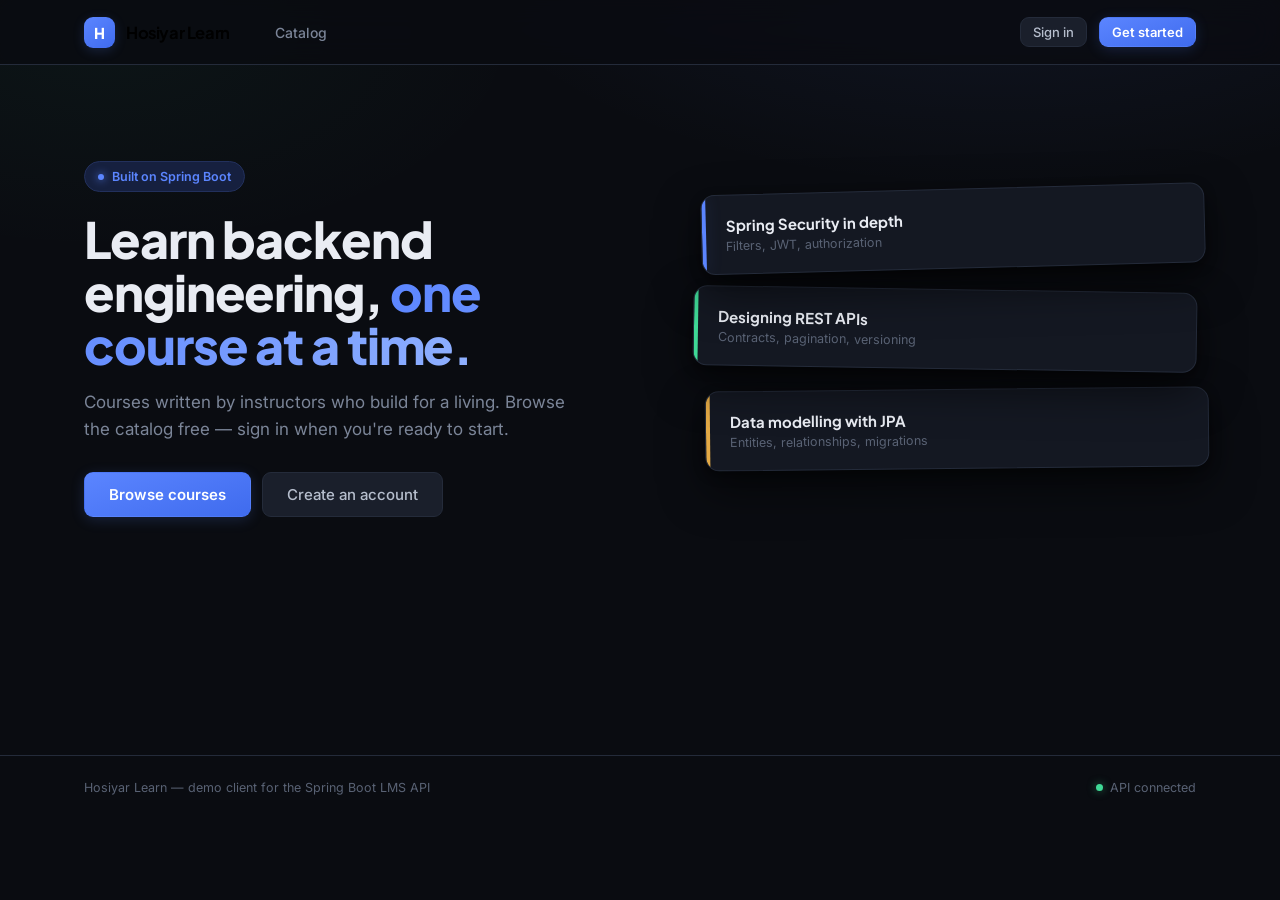
==== src/main/resources/static/index.html @ 90df8249 "Add source code and project files" ====
<!DOCTYPE html>
<html lang="en">
<head>
  <meta charset="utf-8">
  <meta name="viewport" content="width=device-width, initial-scale=1">
  <title>Hosiyar Learn</title>
  <link rel="preconnect" href="https://fonts.googleapis.com">
  <link rel="preconnect" href="https://fonts.gstatic.com" crossorigin>
  <link href="https://fonts.googleapis.com/css2?family=Plus+Jakarta+Sans:wght@500;600;700;800&family=Inter:wght@400;450;500;600&display=swap" rel="stylesheet">
  <style>
    :root{
      --bg:#0A0C11; --bg-2:#0E1117;
      --surface:#141822; --surface-2:#1A1F2B; --surface-3:#222836;
      --line:#242B3A; --line-2:#1C2230;
      --ink:#E9ECF3; --ink-2:#B6BECD; --muted:#7B8598; --faint:#59627450;
      --muted-solid:#596274;
      --primary:#5B85FF; --primary-2:#3F6BEE; --primary-tint:#16203F; --primary-glow:rgba(91,133,255,.18);
      --draft-fg:#E3A945; --draft-bg:#2A2113; --draft-line:#3D2F17;
      --live-fg:#3FD996; --live-bg:#0F2A20; --live-line:#17402F;
      --danger:#F26A75; --danger-bg:#2A1418; --danger-line:#412026;
      --r:14px; --r-sm:9px;
      --sh:0 1px 2px rgba(0,0,0,.4);
      --sh-lg:0 18px 44px rgba(0,0,0,.55), 0 4px 12px rgba(0,0,0,.35);
    }
    *{box-sizing:border-box}
    html,body{margin:0;padding:0}
    body{
      background:var(--bg); color:var(--ink);
      font-family:'Inter',-apple-system,BlinkMacSystemFont,'Segoe UI',sans-serif;
      font-size:15px; line-height:1.55; -webkit-font-smoothing:antialiased;
      background-image:
              radial-gradient(900px 420px at 78% -8%, rgba(91,133,255,.09), transparent 62%),
              radial-gradient(700px 360px at 8% 4%, rgba(63,217,150,.045), transparent 60%);
      background-attachment:fixed;
    }
    h1,h2,h3,h4{font-family:'Plus Jakarta Sans','Inter',sans-serif; letter-spacing:-.022em; margin:0}
    button{font-family:inherit}
    ::selection{background:var(--primary-tint); color:#fff}
    :focus-visible{outline:2px solid var(--primary); outline-offset:2px; border-radius:5px}
    ::-webkit-scrollbar{width:11px;height:11px}
    ::-webkit-scrollbar-track{background:var(--bg)}
    ::-webkit-scrollbar-thumb{background:var(--surface-3); border-radius:9px; border:3px solid var(--bg)}
    ::-webkit-scrollbar-thumb:hover{background:#2E3648}
    @media (prefers-reduced-motion:reduce){*{animation:none!important;transition:none!important}}

    /* ---------- nav ---------- */
    .nav{position:sticky; top:0; z-index:50; background:rgba(10,12,17,.82);
      backdrop-filter:saturate(160%) blur(14px); border-bottom:1px solid var(--line)}
    .nav-in{max-width:1160px; margin:0 auto; padding:0 24px; height:64px; display:flex; align-items:center; gap:24px}
    .brand{display:flex; align-items:center; gap:11px; cursor:pointer; background:none; border:0; padding:6px 8px;
      margin-left:-8px; border-radius:var(--r-sm); transition:background .16s}
    .brand:hover{background:var(--surface-2)}
    .mark{width:31px; height:31px; border-radius:9px; flex:none; display:grid; place-items:center;
      color:#fff; font-family:'Plus Jakarta Sans'; font-weight:800; font-size:15px;
      background:linear-gradient(145deg,var(--primary),var(--primary-2));
      box-shadow:0 3px 12px var(--primary-glow)}
    .brand-name{font-family:'Plus Jakarta Sans'; font-weight:700; font-size:16.5px; letter-spacing:-.024em}
    .nav-links{display:flex; gap:3px}
    .nav-link{background:none; border:0; padding:7px 13px; border-radius:var(--r-sm); cursor:pointer;
      font-size:14px; font-weight:500; color:var(--muted); transition:all .16s}
    .nav-link:hover{background:var(--surface-2); color:var(--ink)}
    .nav-link.on{background:var(--primary-tint); color:var(--primary)}
    .nav-right{margin-left:auto; display:flex; align-items:center; gap:12px}
    .who{display:flex; align-items:center; gap:10px; padding:5px 11px 5px 5px;
      background:var(--surface); border:1px solid var(--line); border-radius:99px}
    .avatar{width:29px; height:29px; border-radius:50%; display:grid; place-items:center;
      font-weight:600; font-size:12px; flex:none; color:#fff;
      background:linear-gradient(145deg,var(--primary),var(--primary-2))}
    .who-txt{display:flex; flex-direction:column; line-height:1.2}
    .who-name{font-size:13px; font-weight:600}
    .who-role{font-size:10px; color:var(--primary); letter-spacing:.07em; text-transform:uppercase; font-weight:700}

    main{max-width:1160px; margin:0 auto; padding:36px 24px 100px; min-height:70vh}
    .view{display:none}
    .view.on{display:block; animation:rise .34s cubic-bezier(.2,.7,.3,1)}
    @keyframes rise{from{opacity:0; transform:translateY(9px)}to{opacity:1; transform:none}}

    /* ---------- buttons ---------- */
    .btn{display:inline-flex; align-items:center; justify-content:center; gap:7px;
      padding:9px 16px; border-radius:var(--r-sm); border:1px solid var(--line);
      font-size:14px; font-weight:500; cursor:pointer; background:var(--surface-2);
      color:var(--ink-2); transition:all .16s; white-space:nowrap}
    .btn:hover{background:var(--surface-3); border-color:#2E3648; color:var(--ink)}
    .btn:active{transform:translateY(1px)}
    .btn.primary{background:linear-gradient(160deg,var(--primary),var(--primary-2));
      color:#fff; border-color:transparent; font-weight:600; box-shadow:0 3px 14px var(--primary-glow)}
    .btn.primary:hover{filter:brightness(1.1); box-shadow:0 5px 20px var(--primary-glow)}
    .btn.danger{color:var(--danger); border-color:var(--danger-line); background:var(--danger-bg)}
    .btn.danger:hover{background:#33181D; border-color:#54282F; color:#FF8A93}
    .btn.ghost{background:none; border-color:transparent; color:var(--muted)}
    .btn.ghost:hover{background:var(--surface-2); color:var(--ink)}
    .btn.sm{padding:6px 12px; font-size:13px}
    .btn.lg{padding:12px 24px; font-size:15px}
    .btn:disabled{opacity:.45; cursor:not-allowed; transform:none!important; filter:none}
    .spin{width:13px;height:13px;border:2px solid rgba(255,255,255,.3);border-top-color:#fff;
      border-radius:50%;animation:sp .6s linear infinite}
    @keyframes sp{to{transform:rotate(360deg)}}

    /* ---------- landing ---------- */
    .hero{padding:60px 0 48px; display:grid; grid-template-columns:1.05fr .95fr; gap:52px; align-items:center}
    .eyebrow{display:inline-flex; align-items:center; gap:8px; font-size:12.5px; font-weight:600;
      color:var(--primary); background:var(--primary-tint); border:1px solid #22305C;
      padding:5px 13px; border-radius:99px; margin-bottom:20px}
    .eyebrow .led{width:6px;height:6px;border-radius:50%;background:var(--primary);
      box-shadow:0 0 8px var(--primary); animation:blip 2.2s ease-in-out infinite}
    @keyframes blip{0%,100%{opacity:1}50%{opacity:.35}}
    .hero h1{font-size:50px; font-weight:800; line-height:1.06; margin-bottom:18px}
    .hero h1 em{font-style:normal; background:linear-gradient(105deg,var(--primary),#8FB0FF);
      -webkit-background-clip:text; background-clip:text; -webkit-text-fill-color:transparent}
    .hero p{font-size:17px; color:var(--muted); margin:0 0 30px; max-width:45ch}
    .hero-cta{display:flex; gap:11px; flex-wrap:wrap}
    .shelf{position:relative; height:300px}
    .spine{position:absolute; left:0; right:0; height:80px; border-radius:var(--r);
      background:var(--surface); border:1px solid var(--line); box-shadow:var(--sh-lg);
      padding:14px 20px 14px 24px; display:flex; flex-direction:column; justify-content:center;
      overflow:hidden; transition:transform .3s cubic-bezier(.2,.7,.3,1)}
    .spine::before{content:''; position:absolute; left:0; top:0; bottom:0; width:4px}
    .spine:nth-child(1){top:0; transform:rotate(-1.5deg) translateX(8px); z-index:3}
    .spine:nth-child(2){top:100px; transform:rotate(.9deg); z-index:2}
    .spine:nth-child(3){top:200px; transform:rotate(-.6deg) translateX(12px); z-index:1}
    .spine:hover{transform:rotate(0) translateX(0) scale(1.02)}
    .spine:nth-child(1)::before{background:var(--primary); box-shadow:0 0 16px var(--primary-glow)}
    .spine:nth-child(2)::before{background:var(--live-fg)}
    .spine:nth-child(3)::before{background:var(--draft-fg)}
    .spine b{font-family:'Plus Jakarta Sans'; font-size:15px; font-weight:700}
    .spine span{font-size:12.5px; color:var(--muted-solid)}

    /* ---------- page head ---------- */
    .phead{display:flex; align-items:flex-end; gap:16px; margin-bottom:26px; flex-wrap:wrap}
    .phead h2{font-size:27px; font-weight:700}
    .phead p{margin:6px 0 0; color:var(--muted); font-size:14.5px}
    .phead .btn{margin-left:auto}
    .count{font-size:12px; font-weight:600; color:var(--muted); background:var(--surface-2);
      border:1px solid var(--line); padding:2px 9px; border-radius:99px; margin-left:9px; vertical-align:3px}

    /* ---------- cards ---------- */
    .grid{display:grid; grid-template-columns:repeat(auto-fill,minmax(300px,1fr)); gap:18px}
    .card{background:var(--surface); border:1px solid var(--line); border-radius:var(--r);
      overflow:hidden; display:flex; flex-direction:column; cursor:pointer; text-align:left;
      padding:0; font:inherit; color:inherit; position:relative;
      transition:transform .2s cubic-bezier(.2,.7,.3,1), border-color .2s, box-shadow .2s}
    .card:hover{transform:translateY(-3px); border-color:#2F3849; box-shadow:var(--sh-lg)}
    .card-top{height:4px}
    .card-body{padding:18px 20px 20px; display:flex; flex-direction:column; flex:1}
    .card h3{font-size:16.5px; font-weight:700; margin-bottom:8px; line-height:1.35}
    .card .desc{font-size:13.5px; color:var(--muted); margin:0 0 18px; flex:1;
      display:-webkit-box; -webkit-line-clamp:2; -webkit-box-orient:vertical; overflow:hidden}
    .card-foot{display:flex; align-items:center; gap:9px; border-top:1px solid var(--line-2); padding-top:14px}
    .by{display:flex; align-items:center; gap:8px; font-size:13px; color:var(--ink-2); min-width:0}
    .by .avatar{width:24px; height:24px; font-size:10.5px}
    .by span{overflow:hidden; text-overflow:ellipsis; white-space:nowrap}

    .pill{font-size:10px; font-weight:700; letter-spacing:.07em; text-transform:uppercase;
      padding:3.5px 9px; border-radius:99px; flex:none; border:1px solid}
    .pill.draft{background:var(--draft-bg); color:var(--draft-fg); border-color:var(--draft-line)}
    .pill.live{background:var(--live-bg); color:var(--live-fg); border-color:var(--live-line)}
    .pill.role{background:var(--primary-tint); color:var(--primary); border-color:#22305C}

    /* ---------- detail ---------- */
    .back{display:inline-flex; align-items:center; gap:7px; font-size:13.5px; color:var(--muted);
      background:none; border:0; cursor:pointer; padding:6px 10px 6px 8px; margin:0 0 18px -8px;
      font-weight:500; border-radius:var(--r-sm); transition:all .16s}
    .back:hover{color:var(--ink); background:var(--surface-2)}
    .detail{background:var(--surface); border:1px solid var(--line); border-radius:var(--r);
      overflow:hidden; margin-bottom:22px; box-shadow:var(--sh)}
    .detail-band{height:5px}
    .detail-in{padding:28px 30px}
    .detail h2{font-size:30px; font-weight:800; margin-bottom:12px; line-height:1.18}
    .detail .lede{font-size:15.5px; color:var(--ink-2); margin:0 0 22px; max-width:72ch; line-height:1.6}
    .meta{display:flex; align-items:center; gap:14px; flex-wrap:wrap; padding-top:20px; border-top:1px solid var(--line-2)}

    .lessons{background:var(--surface); border:1px solid var(--line); border-radius:var(--r); box-shadow:var(--sh)}
    .lessons-head{display:flex; align-items:center; padding:18px 24px; border-bottom:1px solid var(--line-2)}
    .lessons-head h3{font-size:16px; font-weight:700}
    .lessons-head .btn{margin-left:auto}
    .lesson{display:flex; align-items:center; gap:16px; padding:16px 24px; border-bottom:1px solid var(--line-2);
      transition:background .15s}
    .lesson:last-child{border-bottom:0}
    .lesson:hover{background:var(--surface-2)}
    .lpos{width:30px; height:30px; border-radius:9px; background:var(--surface-3); border:1px solid var(--line);
      display:grid; place-items:center; font-size:12.5px; font-weight:700; color:var(--muted); flex:none}
    .lbody{flex:1; min-width:0}
    .lbody b{font-size:14.5px; font-weight:600; display:block}
    .lbody p{margin:3px 0 0; font-size:13px; color:var(--muted); overflow:hidden;
      text-overflow:ellipsis; white-space:nowrap}
    .lacts{display:flex; gap:6px; flex:none; opacity:0; transition:opacity .18s; flex-wrap:wrap; justify-content:flex-end}
    .lesson:hover .lacts{opacity:1}
    .lfile{margin-top:9px}
    .filechip{display:inline-flex; align-items:center; gap:7px; font-family:inherit;
      font-size:12px; font-weight:500; color:var(--live-fg); background:var(--live-bg);
      border:1px solid var(--live-line); padding:5px 11px; border-radius:99px; cursor:pointer;
      transition:all .15s}
    .filechip:hover{background:#123528; border-color:#1d5a42}
    .filechip .fi{font-size:9px}
    .filechip.empty{color:var(--muted-solid); background:var(--surface-2); border-color:var(--line);
      cursor:default}
    .dropzone{display:flex; flex-direction:column; align-items:center; justify-content:center; gap:6px;
      padding:34px 20px; border:1.5px dashed var(--line); border-radius:var(--r); cursor:pointer;
      background:var(--bg-2); transition:all .16s; text-align:center}
    .dropzone:hover{border-color:var(--primary); background:var(--primary-tint)}
    .dz-ico{width:40px; height:40px; border-radius:11px; background:var(--surface-3); color:var(--primary);
      display:grid; place-items:center; font-size:19px; margin-bottom:4px}
    .dz-main{font-size:14.5px; font-weight:600; color:var(--ink)}
    .dz-name{font-size:12.5px; color:var(--muted)}

    /* ---------- table ---------- */
    .tbl-wrap{border:1px solid var(--line); border-radius:var(--r); overflow:hidden; box-shadow:var(--sh)}
    .tbl{width:100%; border-collapse:collapse; background:var(--surface)}
    .tbl th{text-align:left; font-size:11px; letter-spacing:.07em; text-transform:uppercase; color:var(--muted);
      font-weight:700; padding:14px 22px; background:var(--surface-2); border-bottom:1px solid var(--line)}
    .tbl td{padding:15px 22px; border-bottom:1px solid var(--line-2); font-size:14px}
    .tbl tr:last-child td{border-bottom:0}
    .tbl tbody tr{transition:background .15s}
    .tbl tbody tr:hover td{background:var(--surface-2)}
    .mono{font-family:ui-monospace,SFMono-Regular,Menlo,monospace; font-size:12.5px; color:var(--muted)}

    /* ---------- auth ---------- */
    .auth-wrap{max-width:414px; margin:40px auto}
    .auth{background:var(--surface); border:1px solid var(--line); border-radius:var(--r);
      box-shadow:var(--sh-lg); padding:34px}
    .auth h2{font-size:23px; font-weight:700; margin-bottom:7px}
    .auth .sub{color:var(--muted); font-size:14px; margin:0 0 26px}
    .field{margin-bottom:16px}
    .field label{display:block; font-size:13px; font-weight:600; margin-bottom:7px; color:var(--ink-2)}
    .field input,.field textarea,.field select{width:100%; padding:11px 14px; border:1px solid var(--line);
      border-radius:var(--r-sm); font-family:inherit; font-size:14.5px; background:var(--bg-2);
      color:var(--ink); transition:border-color .15s, box-shadow .15s}
    .field input::placeholder,.field textarea::placeholder{color:var(--muted-solid)}
    .field input:focus,.field textarea:focus,.field select:focus{outline:none; border-color:var(--primary);
      box-shadow:0 0 0 3px var(--primary-tint)}
    .field textarea{resize:vertical; min-height:92px; line-height:1.6}
    .field .hint{font-size:12.5px; color:var(--muted-solid); margin-top:6px}
    .swap{text-align:center; margin-top:22px; font-size:14px; color:var(--muted)}
    .swap button{background:none; border:0; color:var(--primary); font-weight:600; cursor:pointer;
      font-size:14px; padding:0}
    .swap button:hover{text-decoration:underline}

    /* ---------- modal ---------- */
    .scrim{position:fixed; inset:0; background:rgba(4,6,10,.72); backdrop-filter:blur(5px);
      display:none; place-items:center; z-index:100; padding:24px}
    .scrim.on{display:grid; animation:fadein .18s ease}
    @keyframes fadein{from{opacity:0}to{opacity:1}}
    .modal{background:var(--surface); border:1px solid var(--line); border-radius:16px;
      box-shadow:var(--sh-lg); width:100%; max-width:530px; max-height:88vh; overflow-y:auto;
      animation:pop .26s cubic-bezier(.2,.8,.3,1)}
    @keyframes pop{from{opacity:0; transform:scale(.96) translateY(12px)}to{opacity:1; transform:none}}
    .modal-head{padding:24px 28px 0}
    .modal-head h3{font-size:19px; font-weight:700}
    .modal-head p{margin:6px 0 0; color:var(--muted); font-size:13.5px}
    .modal-body{padding:22px 28px}
    .modal-foot{display:flex; gap:9px; justify-content:flex-end; padding:0 28px 26px}

    /* ---------- states ---------- */
    .empty{text-align:center; padding:70px 30px; background:var(--surface);
      border:1px dashed var(--line); border-radius:var(--r)}
    .empty .ico{width:46px; height:46px; border-radius:13px; background:var(--surface-3);
      display:grid; place-items:center; margin:0 auto 16px; font-size:21px}
    .empty h3{font-size:17px; font-weight:700; margin-bottom:8px}
    .empty p{color:var(--muted); font-size:14px; margin:0 auto 22px; max-width:42ch}
    .skel{background:var(--surface); border:1px solid var(--line); border-radius:var(--r); height:178px;
      position:relative; overflow:hidden}
    .skel::after{content:''; position:absolute; inset:0;
      background:linear-gradient(90deg,transparent,rgba(255,255,255,.035),transparent);
      animation:sweep 1.4s infinite}
    @keyframes sweep{to{transform:translateX(100%)}}

    /* ---------- toasts ---------- */
    .toasts{position:fixed; bottom:24px; right:24px; z-index:200; display:flex;
      flex-direction:column-reverse; gap:10px; max-width:370px}
    .toast{background:var(--surface-2); border:1px solid var(--line); border-left:3px solid var(--primary);
      border-radius:11px; padding:13px 16px 13px 14px; box-shadow:var(--sh-lg);
      display:flex; gap:12px; align-items:flex-start; animation:tin .3s cubic-bezier(.2,.8,.3,1);
      position:relative; overflow:hidden}
    .toast.out{animation:tout .28s ease forwards}
    @keyframes tin{from{opacity:0; transform:translateX(26px) scale(.97)}to{opacity:1; transform:none}}
    @keyframes tout{to{opacity:0; transform:translateX(26px) scale(.97)}}
    .toast .tico{width:22px; height:22px; border-radius:7px; flex:none; display:grid; place-items:center;
      font-size:12px; font-weight:700; margin-top:1px}
    .toast .ttxt{flex:1; min-width:0}
    .toast .ttitle{font-size:13.5px; font-weight:600; line-height:1.4}
    .toast .tmsg{font-size:12.5px; color:var(--muted); margin-top:2px; line-height:1.5}
    .toast .tbar{position:absolute; left:0; bottom:0; height:2px; background:var(--primary); opacity:.5;
      animation:drain 4s linear forwards}
    @keyframes drain{from{width:100%}to{width:0}}
    .toast.good{border-left-color:var(--live-fg)}
    .toast.good .tico{background:var(--live-bg); color:var(--live-fg)}
    .toast.good .tbar{background:var(--live-fg)}
    .toast.bad{border-left-color:var(--danger)}
    .toast.bad .tico{background:var(--danger-bg); color:var(--danger)}
    .toast.bad .tbar{background:var(--danger)}
    .toast.info .tico{background:var(--primary-tint); color:var(--primary)}

    /* ---------- footer ---------- */
    .foot{border-top:1px solid var(--line); margin-top:60px}
    .foot-in{max-width:1160px; margin:0 auto; padding:22px 24px; display:flex; align-items:center;
      gap:14px; font-size:12.5px; color:var(--muted-solid); flex-wrap:wrap}
    .status{display:flex; align-items:center; gap:7px; margin-left:auto}
    .status .led{width:7px; height:7px; border-radius:50%; background:var(--muted-solid)}
    .status.up .led{background:var(--live-fg); box-shadow:0 0 8px rgba(63,217,150,.5)}
    .status.down .led{background:var(--danger); box-shadow:0 0 8px rgba(242,106,117,.5)}

    @media (max-width:880px){
      .hero{grid-template-columns:1fr; gap:36px; padding:40px 0}
      .hero h1{font-size:37px}
      .nav-links{display:none}
      .who-txt{display:none}
      .lacts{opacity:1}
      .toasts{left:16px; right:16px; max-width:none}
    }
  </style>
</head>
<body>

<nav class="nav">
  <div class="nav-in">
    <button class="brand" onclick="goHome()" title="Go to home">
      <div class="mark">H</div>
      <div class="brand-name">Hosiyar Learn</div>
    </button>
    <div class="nav-links" id="navLinks"></div>
    <div class="nav-right" id="navRight"></div>
  </div>
</nav>

<main>
  <section class="view" id="v-landing">
    <div class="hero">
      <div>
        <div class="eyebrow"><span class="led"></span> Built on Spring Boot</div>
        <h1>Learn backend engineering, <em>one course at a time.</em></h1>
        <p>Courses written by instructors who build for a living. Browse the catalog free — sign in when you're ready to start.</p>
        <div class="hero-cta">
          <button class="btn primary lg" onclick="go('catalog')">Browse courses</button>
          <button class="btn lg" onclick="go('register')">Create an account</button>
        </div>
      </div>
      <div class="shelf">
        <div class="spine"><b>Spring Security in depth</b><span>Filters, JWT, authorization</span></div>
        <div class="spine"><b>Designing REST APIs</b><span>Contracts, pagination, versioning</span></div>
        <div class="spine"><b>Data modelling with JPA</b><span>Entities, relationships, migrations</span></div>
      </div>
    </div>
  </section>

  <section class="view" id="v-catalog">
    <div class="phead">
      <div>
        <h2>Course catalog<span class="count" id="catCount" style="display:none"></span></h2>
        <p>Published courses, open to everyone.</p>
      </div>
    </div>
    <div id="catalogGrid" class="grid"></div>
  </section>

  <section class="view" id="v-course">
    <button class="back" onclick="back()">← Back</button>
    <div id="courseDetail"></div>
  </section>

  <section class="view" id="v-teaching">
    <div class="phead">
      <div>
        <h2>Your courses<span class="count" id="teachCount" style="display:none"></span></h2>
        <p>Drafts stay private until you publish them.</p>
      </div>
      <button class="btn primary" onclick="openCourseModal()">+ New course</button>
    </div>
    <div id="teachingGrid" class="grid"></div>
  </section>

  <section class="view" id="v-people">
    <div class="phead">
      <div>
        <h2>People<span class="count" id="peopleCount" style="display:none"></span></h2>
        <p>Everyone registered on the platform.</p>
      </div>
    </div>
    <div id="peopleTable"></div>
  </section>

  <section class="view" id="v-login">
    <div class="auth-wrap">
      <div class="auth">
        <h2>Sign in</h2>
        <p class="sub">Pick up where you left off.</p>
        <div class="field">
          <label for="li-email">Email</label>
          <input id="li-email" type="email" autocomplete="email" placeholder="you@example.com">
        </div>
        <div class="field">
          <label for="li-pass">Password</label>
          <input id="li-pass" type="password" autocomplete="current-password" placeholder="••••••••">
        </div>
        <button class="btn primary lg" style="width:100%" id="li-btn" onclick="doLogin()">Sign in</button>
        <div class="swap">New here? <button onclick="go('register')">Create an account</button></div>
      </div>
    </div>
  </section>

  <section class="view" id="v-register">
    <div class="auth-wrap">
      <div class="auth">
        <h2>Create your account</h2>
        <p class="sub">Everyone starts as a student.</p>
        <div class="field">
          <label for="rg-name">Full name</label>
          <input id="rg-name" type="text" autocomplete="name" placeholder="Ada Lovelace">
        </div>
        <div class="field">
          <label for="rg-email">Email</label>
          <input id="rg-email" type="email" autocomplete="email" placeholder="you@example.com">
        </div>
        <div class="field">
          <label for="rg-pass">Password</label>
          <input id="rg-pass" type="password" autocomplete="new-password" placeholder="At least 8 characters">
          <div class="hint">Minimum 8 characters.</div>
        </div>
        <button class="btn primary lg" style="width:100%" id="rg-btn" onclick="doRegister()">Create account</button>
        <div class="swap">Already have an account? <button onclick="go('login')">Sign in</button></div>
      </div>
    </div>
  </section>
</main>

<footer class="foot">
  <div class="foot-in">
    <span>Hosiyar Learn — demo client for the Spring Boot LMS API</span>
    <div class="status" id="apiStatus"><span class="led"></span><span id="apiStatusText">Checking API…</span></div>
  </div>
</footer>

<div class="scrim" id="courseScrim">
  <div class="modal">
    <div class="modal-head">
      <h3 id="cm-title">New course</h3>
      <p id="cm-sub">It'll be saved as a draft.</p>
    </div>
    <div class="modal-body">
      <div class="field">
        <label for="cm-name">Title</label>
        <input id="cm-name" type="text" placeholder="Spring Security in depth">
      </div>
      <div class="field">
        <label for="cm-desc">Description</label>
        <textarea id="cm-desc" placeholder="What will someone be able to do after this course?"></textarea>
      </div>
      <div class="field" id="cm-statusField" style="display:none">
        <label for="cm-status">Visibility</label>
        <select id="cm-status">
          <option value="DRAFT">Draft — only you can see it</option>
          <option value="PUBLISHED">Published — listed in the catalog</option>
        </select>
      </div>
    </div>
    <div class="modal-foot">
      <button class="btn ghost" onclick="closeModal('courseScrim')">Cancel</button>
      <button class="btn primary" id="cm-save" onclick="saveCourse()">Save course</button>
    </div>
  </div>
</div>

<div class="scrim" id="lessonScrim">
  <div class="modal">
    <div class="modal-head">
      <h3 id="lm-title">Add a lesson</h3>
      <p id="lm-sub">Lessons appear in position order.</p>
    </div>
    <div class="modal-body">
      <div class="field">
        <label for="lm-name">Title</label>
        <input id="lm-name" type="text" placeholder="What is dependency injection?">
      </div>
      <div class="field">
        <label for="lm-pos">Position</label>
        <input id="lm-pos" type="number" min="1" value="1">
      </div>
      <div class="field">
        <label for="lm-content">Content</label>
        <textarea id="lm-content" placeholder="The lesson body."></textarea>
      </div>
    </div>
    <div class="modal-foot">
      <button class="btn ghost" onclick="closeModal('lessonScrim')">Cancel</button>
      <button class="btn primary" id="lm-save" onclick="saveLesson()">Save lesson</button>
    </div>
  </div>
</div>

<div class="scrim" id="uploadScrim">
  <div class="modal">
    <div class="modal-head">
      <h3 id="up-title">Upload a file</h3>
      <p id="up-sub">mp4, webm, pdf, png or jpg.</p>
    </div>
    <div class="modal-body">
      <label class="dropzone" for="up-input">
        <div class="dz-ico">↑</div>
        <div class="dz-main">Choose a file</div>
        <div class="dz-name" id="up-name">No file chosen</div>
      </label>
      <input id="up-input" type="file" style="display:none"
             accept=".mp4,.webm,.pdf,.png,.jpg,.jpeg"
             onchange="document.getElementById('up-name').textContent = this.files[0]?.name || 'No file chosen'; document.getElementById('up-save').disabled = !this.files[0];">
    </div>
    <div class="modal-foot">
      <button class="btn ghost" onclick="closeModal('uploadScrim')">Cancel</button>
      <button class="btn primary" id="up-save" onclick="doUpload()" disabled>Upload</button>
    </div>
  </div>
</div>

<div class="toasts" id="toasts"></div>

<script>
  /* ============================================================
     Hosiyar Learn — demo front end for the Spring Boot LMS API
     ============================================================ */

  const API = '/api/v1';
  const SPINES = ['#5B85FF','#3FD996','#E3A945','#A97BF0','#F26A75','#3FC4D9'];

  let token   = localStorage.getItem('lms_token') || null;
  let me      = JSON.parse(localStorage.getItem('lms_me') || 'null');
  let view    = 'landing';
  let prevView= 'catalog';
  let current = null;
  let editingCourse = null;
  let editingLesson = null;

  const $ = id => document.getElementById(id);
  const esc = s => (s ?? '').toString()
          .replace(/&/g,'&amp;').replace(/</g,'&lt;').replace(/>/g,'&gt;').replace(/"/g,'&quot;');
  const initials = n => (n||'?').trim().split(/\s+/).slice(0,2).map(w=>w[0]).join('').toUpperCase();
  const spineFor = id => { let h=0; for (const c of (id||'')) h=(h*31+c.charCodeAt(0))>>>0; return SPINES[h%SPINES.length]; };

  /* ---------- toasts ---------- */
  function toast(title, msg, kind = 'info'){
    const glyph = kind === 'good' ? '✓' : kind === 'bad' ? '!' : 'i';
    const el = document.createElement('div');
    el.className = 'toast ' + kind;
    el.innerHTML = `<div class="tico">${glyph}</div>
    <div class="ttxt"><div class="ttitle">${esc(title)}</div>
    ${msg ? `<div class="tmsg">${esc(msg)}</div>` : ''}</div>
    <div class="tbar"></div>`;
    $('toasts').appendChild(el);
    setTimeout(() => { el.classList.add('out'); setTimeout(() => el.remove(), 300); }, 4000);
  }
  const ok   = (t,m) => toast(t, m, 'good');
  const err  = (t,m) => toast(t, m, 'bad');
  const info = (t,m) => toast(t, m, 'info');

  /* ---------- api ---------- */
  async function api(path, opts = {}){
    const headers = { ...(opts.headers || {}) };
    if (opts.body) headers['Content-Type'] = 'application/json';
    if (token)     headers['Authorization'] = 'Bearer ' + token;

    let res;
    try {
      res = await fetch(API + path, { ...opts, headers });
    } catch {
      setApiStatus(false);
      throw new Error("Can't reach the API. Is the app running on localhost:8080?");
    }
    setApiStatus(true);
    if (res.status === 204) return null;

    const text = await res.text();
    let payload = null;
    try { payload = text ? JSON.parse(text) : null; } catch {}

    if (!res.ok){
      if (res.status === 401 && token){ signOut(true); throw new Error('Your session expired. Sign in again.'); }
      const detail = payload?.details?.length ? payload.details.join(', ') : null;
      throw new Error(detail || payload?.message || `Request failed (${res.status})`);
    }
    return payload?.data !== undefined ? payload.data : payload;
  }
  const rows = page => Array.isArray(page) ? page : (page?.content ?? []);

  function setApiStatus(up){
    const el = $('apiStatus');
    el.className = 'status ' + (up ? 'up' : 'down');
    $('apiStatusText').textContent = up ? 'API connected' : 'API unreachable';
  }

  /* ---------- session ---------- */
  const signedIn = () => !!token && !!me;
  const isRole = r => me?.role === r;

  function signOut(quiet){
    const name = me?.name?.split(' ')[0];
    token = null; me = null;
    localStorage.removeItem('lms_token'); localStorage.removeItem('lms_me');
    chrome(); go('landing');
    if (!quiet) info('Signed out', name ? `See you soon, ${name}.` : null);
  }

  const homeFor = role => role === 'INSTRUCTOR' ? 'teaching' : role === 'ADMIN' ? 'people' : 'catalog';
  function goHome(){ go(signedIn() ? homeFor(me.role) : 'landing'); }

  /* ---------- chrome ---------- */
  function chrome(){
    const links = [['catalog','Catalog']];
    if (isRole('INSTRUCTOR')) links.push(['teaching','Teaching']);
    if (isRole('ADMIN'))      links.push(['people','People']);

    $('navLinks').innerHTML = links.map(([id,label]) =>
            `<button class="nav-link ${view===id?'on':''}" onclick="go('${id}')">${label}</button>`).join('');

    $('navRight').innerHTML = signedIn()
            ? `<div class="who">
         <div class="avatar">${esc(initials(me.name))}</div>
         <div class="who-txt">
           <div class="who-name">${esc(me.name)}</div>
           <div class="who-role">${esc(me.role)}</div>
         </div>
       </div>
       <button class="btn sm" onclick="signOut()">Sign out</button>`
            : `<button class="btn sm" onclick="go('login')">Sign in</button>
       <button class="btn primary sm" onclick="go('register')">Get started</button>`;
  }

  /* ---------- routing ---------- */
  function go(next){
    if (['teaching','people'].includes(next) && !signedIn()){
      info('Sign in required', 'That page needs an account.');
      next = 'login';
    }
    if (next !== 'course') prevView = next;
    view = next;
    document.querySelectorAll('.view').forEach(v => v.classList.remove('on'));
    $('v-' + next)?.classList.add('on');
    chrome();
    window.scrollTo({ top:0 });
    if (next === 'catalog')  loadCatalog();
    if (next === 'teaching') loadTeaching();
    if (next === 'people')   loadPeople();
  }
  const back = () => go(prevView === 'course' ? 'catalog' : prevView);

  function busy(btn, on, label){
    btn.disabled = on;
    btn.innerHTML = on ? `<span class="spin"></span> ${label}` : label;
  }

  /* ---------- auth ---------- */
  async function doRegister(){
    const name  = $('rg-name').value.trim();
    const email = $('rg-email').value.trim();
    const pass  = $('rg-pass').value;
    if (!name || !email || !pass) return err('Missing details', 'Fill in every field to continue.');

    const btn = $('rg-btn'); busy(btn, true, 'Creating…');
    try {
      await api('/users/register', { method:'POST', body: JSON.stringify({ name, email, password: pass }) });
      ok('Account created', 'Signing you in now.');
      $('li-email').value = email; $('li-pass').value = pass;
      await doLogin();
    } catch (e) { err("Couldn't create account", e.message); }
    finally { busy(btn, false, 'Create account'); }
  }

  async function doLogin(){
    const email = $('li-email').value.trim();
    const pass  = $('li-pass').value;
    if (!email || !pass) return err('Missing details', 'Enter your email and password.');

    const btn = $('li-btn'); busy(btn, true, 'Signing in…');
    try {
      const auth = await api('/auth/login', { method:'POST', body: JSON.stringify({ email, password: pass }) });
      token = auth.accessToken;
      localStorage.setItem('lms_token', token);
      me = await api('/users/me');                       // role comes from the server, not the client
      localStorage.setItem('lms_me', JSON.stringify(me));
      $('li-pass').value = ''; $('rg-pass').value = '';
      ok(`Welcome back, ${me.name.split(' ')[0]}`, `Signed in as ${me.role.toLowerCase()}.`);
      chrome(); go(homeFor(me.role));
    } catch (e) {
      token = null; localStorage.removeItem('lms_token');
      err("Couldn't sign in", e.message);
    } finally { busy(btn, false, 'Sign in'); }
  }

  /* ---------- catalog ---------- */
  const skeletons = n => `<div class="grid">${'<div class="skel"></div>'.repeat(n)}</div>`;

  async function loadCatalog(){
    const box = $('catalogGrid'); box.className = ''; box.innerHTML = skeletons(6);
    try {
      const list = rows(await api('/courses?page=0&size=24'));
      box.className = 'grid';
      $('catCount').style.display = list.length ? 'inline-block' : 'none';
      $('catCount').textContent = list.length;
      box.innerHTML = list.length ? list.map(courseCard).join('') : `
      <div class="empty" style="grid-column:1/-1">
        <div class="ico">📚</div>
        <h3>No published courses yet</h3>
        <p>Once an instructor publishes a course, it shows up here.</p>
      </div>`;
    } catch (e) {
      box.className = '';
      box.innerHTML = `<div class="empty"><div class="ico">⚠</div>
      <h3>Couldn't load the catalog</h3><p>${esc(e.message)}</p>
      <button class="btn" onclick="loadCatalog()">Try again</button></div>`;
    }
  }

  function courseCard(c){
    const badge = c.status === 'PUBLISHED'
            ? '<span class="pill live">Published</span>' : '<span class="pill draft">Draft</span>';
    return `<button class="card" onclick="openCourse('${c.id}')">
    <div class="card-top" style="background:${spineFor(c.id)}"></div>
    <div class="card-body">
      <h3>${esc(c.title)}</h3>
      <p class="desc">${esc(c.description || 'No description yet.')}</p>
      <div class="card-foot">
        <div class="by"><div class="avatar">${esc(initials(c.instructorName))}</div>
          <span>${esc(c.instructorName || 'Unknown')}</span></div>
        <div style="margin-left:auto">${badge}</div>
      </div>
    </div></button>`;
  }

  /* ---------- teaching ---------- */
  async function loadTeaching(){
    const box = $('teachingGrid'); box.className = ''; box.innerHTML = skeletons(3);
    try {
      const list = rows(await api('/courses/me?page=0&size=48'));
      box.className = 'grid';
      $('teachCount').style.display = list.length ? 'inline-block' : 'none';
      $('teachCount').textContent = list.length;
      box.innerHTML = list.length ? list.map(courseCard).join('') : `
      <div class="empty" style="grid-column:1/-1">
        <div class="ico">✎</div>
        <h3>You haven't created a course yet</h3>
        <p>Start with a title and a short description — you can add lessons next.</p>
        <button class="btn primary" onclick="openCourseModal()">+ New course</button>
      </div>`;
    } catch (e) {
      box.className = '';
      box.innerHTML = `<div class="empty"><div class="ico">⚠</div>
      <h3>Couldn't load your courses</h3><p>${esc(e.message)}</p></div>`;
    }
  }

  /* ---------- course detail ---------- */
  async function openCourse(id){
    go('course');
    $('courseDetail').innerHTML = '<div class="skel" style="height:230px"></div>';
    try {
      current = await api('/courses/' + id);
      renderCourse(); loadLessons(id);
    } catch (e) {
      $('courseDetail').innerHTML = `<div class="empty"><div class="ico">⚠</div>
      <h3>Couldn't open this course</h3><p>${esc(e.message)}</p></div>`;
    }
  }

  const owned = () => signedIn() && current && me.id === current.instructorId;

  function renderCourse(){
    const c = current;
    const badge = c.status === 'PUBLISHED'
            ? '<span class="pill live">Published</span>' : '<span class="pill draft">Draft</span>';
    const ownerBar = owned() ? `
    <div style="margin-left:auto; display:flex; gap:8px; flex-wrap:wrap">
      ${c.status === 'DRAFT'
            ? `<button class="btn primary sm" onclick="publish()">Publish</button>`
            : `<button class="btn sm" onclick="unpublish()">Move to draft</button>`}
      <button class="btn sm" onclick="openCourseModal(true)">Edit</button>
      <button class="btn danger sm" onclick="removeCourse()">Delete</button>
    </div>` : '';

    $('courseDetail').innerHTML = `
    <div class="detail">
      <div class="detail-band" style="background:${spineFor(c.id)}"></div>
      <div class="detail-in">
        <h2>${esc(c.title)}</h2>
        <p class="lede">${esc(c.description || 'No description yet.')}</p>
        <div class="meta">
          <div class="by"><div class="avatar">${esc(initials(c.instructorName))}</div>
            <span>${esc(c.instructorName || 'Unknown')}</span></div>
          ${badge}${ownerBar}
        </div>
      </div>
    </div>
    <div class="lessons">
      <div class="lessons-head">
        <h3>Lessons</h3>
        ${owned() ? `<button class="btn primary sm" onclick="openLessonModal()">+ Add lesson</button>` : ''}
      </div>
      <div id="lessonList"><div style="padding:22px"><div class="skel" style="height:62px"></div></div></div>
    </div>`;
  }

  async function loadLessons(courseId){
    try {
      const list = await api(`/courses/${courseId}/lessons`);
      $('lessonList').innerHTML = list.length ? list.map(lessonRow).join('') : `
      <div style="padding:48px 24px; text-align:center; color:var(--muted); font-size:14px">
        ${owned() ? 'No lessons yet — add the first one.' : 'This course has no lessons yet.'}
      </div>`;
    } catch (e) {
      $('lessonList').innerHTML =
              `<div style="padding:26px; color:var(--danger); font-size:14px">${esc(e.message)}</div>`;
    }
  }

  function lessonRow(l){
    // Anyone who can see the lesson can open its file (published courses are
    // public). The presigned URL is fetched on click, so it's always fresh.
    const fileChip = l.hasFile
            ? `<button class="filechip" onclick="openFile('${l.id}')" title="${esc(l.fileName || 'file')}">
         <span class="fi">▶</span>${esc(shortName(l.fileName))} · ${fmtSize(l.fileSize)}
       </button>`
            : (owned() ? `<span class="filechip empty">No file</span>` : '');

    const ownerActs = owned() ? `<div class="lacts">
      <button class="btn sm" onclick='openUploadModal("${l.id}", ${l.hasFile})'>${l.hasFile ? 'Replace' : 'Upload'}</button>
      ${l.hasFile ? `<button class="btn sm" onclick="stripFile('${l.id}')">Remove file</button>` : ''}
      <button class="btn sm" onclick='openLessonModal(${JSON.stringify(l).replace(/'/g,"&#39;")})'>Edit</button>
      <button class="btn danger sm" onclick="removeLesson('${l.id}')">Delete</button>
    </div>` : '';

    return `<div class="lesson">
    <div class="lpos">${l.position}</div>
    <div class="lbody">
      <b>${esc(l.title)}</b>
      <p>${esc(l.content || 'No content yet.')}</p>
      ${fileChip ? `<div class="lfile">${fileChip}</div>` : ''}
    </div>
    ${ownerActs}</div>`;
  }

  function shortName(name){
    if (!name) return 'file';
    return name.length > 24 ? name.slice(0, 21) + '…' : name;
  }
  function fmtSize(bytes){
    if (!bytes && bytes !== 0) return '';
    if (bytes < 1024) return bytes + ' B';
    if (bytes < 1024*1024) return (bytes/1024).toFixed(0) + ' KB';
    return (bytes/1024/1024).toFixed(1) + ' MB';
  }

  /* ---------- file ops ---------- */
  // Fetches a fresh presigned URL, then opens it. The URL points straight at
  // S3 - the bytes never pass through our API.
  async function openFile(lessonId){
    try {
      const res = await api(`/courses/${current.id}/lessons/${lessonId}/file`);
      window.open(res.url, '_blank');
    } catch (e) { err("Couldn't open the file", e.message); }
  }

  let uploadLessonId = null;
  function openUploadModal(lessonId, isReplace){
    uploadLessonId = lessonId;
    $('up-title').textContent = isReplace ? 'Replace file' : 'Upload a file';
    $('up-sub').textContent = isReplace
            ? 'The current file will be replaced.'
            : 'mp4, webm, pdf, png or jpg.';
    $('up-input').value = '';
    $('up-name').textContent = 'No file chosen';
    $('up-save').disabled = true;
    openModal('uploadScrim');
  }

  async function doUpload(){
    const input = $('up-input');
    if (!input.files || !input.files[0]) return err('No file', 'Choose a file first.');

    const form = new FormData();
    form.append('file', input.files[0]);

    const btn = $('up-save'); busy(btn, true, 'Uploading…');
    try {
      // Note: no Content-Type header set by hand - the browser sets the
      // multipart boundary itself. Setting it manually would break the upload.
      const headers = {};
      if (token) headers['Authorization'] = 'Bearer ' + token;
      const res = await fetch(`${API}/courses/${current.id}/lessons/${uploadLessonId}/file`, {
        method: 'POST', headers, body: form
      });
      if (!res.ok){
        const t = await res.text(); let msg = 'Upload failed';
        try { const p = JSON.parse(t); msg = (p.details?.join(', ')) || p.message || msg; } catch {}
        throw new Error(msg);
      }
      ok('File uploaded', `${input.files[0].name} is attached.`);
      closeModal('uploadScrim');
      loadLessons(current.id);
    } catch (e) { err("Couldn't upload", e.message); }
    finally { busy(btn, false, 'Upload'); }
  }

  async function stripFile(lessonId){
    if (!confirm('Remove the file from this lesson?')) return;
    try {
      await api(`/courses/${current.id}/lessons/${lessonId}/file`, { method:'DELETE' });
      ok('File removed', 'The file was deleted from storage.');
      loadLessons(current.id);
    } catch (e) { err("Couldn't remove the file", e.message); }
  }

  /* ---------- course write ops ---------- */
  function openCourseModal(isEdit){
    editingCourse = isEdit ? current : null;
    $('cm-title').textContent = isEdit ? 'Edit course' : 'New course';
    $('cm-sub').textContent   = isEdit ? 'Changes apply as soon as you save.' : "It'll be saved as a draft.";
    $('cm-name').value = isEdit ? current.title : '';
    $('cm-desc').value = isEdit ? (current.description || '') : '';
    $('cm-statusField').style.display = isEdit ? 'block' : 'none';
    if (isEdit) $('cm-status').value = current.status;
    openModal('courseScrim');
    setTimeout(() => $('cm-name').focus(), 70);
  }

  async function saveCourse(){
    const title = $('cm-name').value.trim();
    const description = $('cm-desc').value.trim();
    if (!title) return err('Title required', 'Give the course a title before saving.');

    const btn = $('cm-save'); busy(btn, true, 'Saving…');
    try {
      if (editingCourse){
        const status = $('cm-status').value;
        const wasStatus = editingCourse.status;
        current = await api('/courses/' + editingCourse.id, {
          method:'PUT', body: JSON.stringify({ title, description, status }) });
        renderCourse(); loadLessons(current.id);
        if (wasStatus !== status && status === 'PUBLISHED')      ok('Course published', `"${current.title}" is now in the catalog.`);
        else if (wasStatus !== status && status === 'DRAFT')     ok('Moved to draft', `"${current.title}" is hidden from the catalog.`);
        else                                                     ok('Course updated', `Changes to "${current.title}" were saved.`);
      } else {
        const created = await api('/courses', { method:'POST', body: JSON.stringify({ title, description }) });
        ok('Course created', `"${created.title}" was saved as a draft.`);
        loadTeaching();
      }
      closeModal('courseScrim');
    } catch (e) { err("Couldn't save the course", e.message); }
    finally { busy(btn, false, 'Save course'); }
  }

  async function setStatus(status, title, msg){
    try {
      current = await api('/courses/' + current.id, {
        method:'PUT',
        body: JSON.stringify({ title: current.title, description: current.description, status }) });
      renderCourse(); loadLessons(current.id);
      ok(title, msg);
    } catch (e) { err("Couldn't change visibility", e.message); }
  }
  const publish   = () => setStatus('PUBLISHED', 'Course published', `"${current.title}" is now visible in the catalog.`);
  const unpublish = () => setStatus('DRAFT', 'Moved to draft', `"${current.title}" is hidden from the catalog again.`);

  async function removeCourse(){
    const name = current.title;
    if (!confirm(`Delete "${name}"? Its lessons go too. This can't be undone.`)) return;
    try {
      await api('/courses/' + current.id, { method:'DELETE' });
      ok('Course deleted', `"${name}" and its lessons were removed.`);
      go('teaching');
    } catch (e) { err("Couldn't delete the course", e.message); }
  }

  /* ---------- lesson write ops ---------- */
  function openLessonModal(lesson){
    editingLesson = lesson || null;
    $('lm-title').textContent = lesson ? 'Edit lesson' : 'Add a lesson';
    $('lm-name').value    = lesson ? lesson.title : '';
    $('lm-pos').value     = lesson ? lesson.position : 1;
    $('lm-content').value = lesson ? (lesson.content || '') : '';
    openModal('lessonScrim');
    setTimeout(() => $('lm-name').focus(), 70);
  }

  async function saveLesson(){
    const title = $('lm-name').value.trim();
    const content = $('lm-content').value.trim();
    const position = parseInt($('lm-pos').value, 10);
    if (!title) return err('Title required', 'Give the lesson a title before saving.');
    if (!position || position < 1) return err('Invalid position', 'Position must be 1 or higher.');

    const btn = $('lm-save'); busy(btn, true, 'Saving…');
    const body = JSON.stringify({ title, content, position });
    try {
      if (editingLesson){
        await api(`/courses/${current.id}/lessons/${editingLesson.id}`, { method:'PUT', body });
        ok('Lesson updated', `"${title}" was saved.`);
      } else {
        await api(`/courses/${current.id}/lessons`, { method:'POST', body });
        ok('Lesson added', `"${title}" is now lesson ${position}.`);
      }
      closeModal('lessonScrim');
      loadLessons(current.id);
    } catch (e) { err("Couldn't save the lesson", e.message); }
    finally { busy(btn, false, 'Save lesson'); }
  }

  async function removeLesson(id){
    if (!confirm('Delete this lesson?')) return;
    try {
      await api(`/courses/${current.id}/lessons/${id}`, { method:'DELETE' });
      ok('Lesson deleted', 'It was removed from this course.');
      loadLessons(current.id);
    } catch (e) { err("Couldn't delete the lesson", e.message); }
  }

  /* ---------- people (admin) ---------- */
  async function loadPeople(){
    const box = $('peopleTable');
    box.innerHTML = '<div class="skel" style="height:240px"></div>';
    try {
      const list = await api('/users');
      $('peopleCount').style.display = 'inline-block';
      $('peopleCount').textContent = list.length;
      box.innerHTML = `<div class="tbl-wrap"><table class="tbl">
      <thead><tr><th>Name</th><th>Email</th><th>Role</th><th>Joined</th></tr></thead>
      <tbody>${list.map(u => `<tr>
        <td><div class="by"><div class="avatar">${esc(initials(u.name))}</div><span>${esc(u.name)}</span></div></td>
        <td class="mono">${esc(u.email)}</td>
        <td><span class="pill role">${esc(u.role)}</span></td>
        <td style="color:var(--muted)">${u.createdAt ? new Date(u.createdAt).toLocaleDateString() : '—'}</td>
      </tr>`).join('')}</tbody></table></div>`;
    } catch (e) {
      box.innerHTML = `<div class="empty"><div class="ico">⚠</div>
      <h3>Couldn't load people</h3><p>${esc(e.message)}</p></div>`;
    }
  }

  /* ---------- modals ---------- */
  const openModal  = id => $(id).classList.add('on');
  const closeModal = id => $(id).classList.remove('on');
  document.querySelectorAll('.scrim').forEach(s =>
          s.addEventListener('click', e => { if (e.target === s) s.classList.remove('on'); }));
  document.addEventListener('keydown', e => {
    if (e.key === 'Escape') document.querySelectorAll('.scrim.on').forEach(s => s.classList.remove('on'));
    if (e.key === 'Enter' && !document.querySelector('.scrim.on')){
      if (view === 'login') doLogin();
      else if (view === 'register') doRegister();
    }
  });

  /* ---------- boot ---------- */
  (async function boot(){
    if (token){
      try {
        me = await api('/users/me');                     // re-verify the stored session
        localStorage.setItem('lms_me', JSON.stringify(me));
        chrome(); go(homeFor(me.role)); return;
      } catch { token = null; me = null; localStorage.removeItem('lms_token'); localStorage.removeItem('lms_me'); }
    }
    chrome();
    go('landing');
    fetch(API + '/courses?page=0&size=1').then(() => setApiStatus(true)).catch(() => setApiStatus(false));
  })();
</script>
</body>
</html>
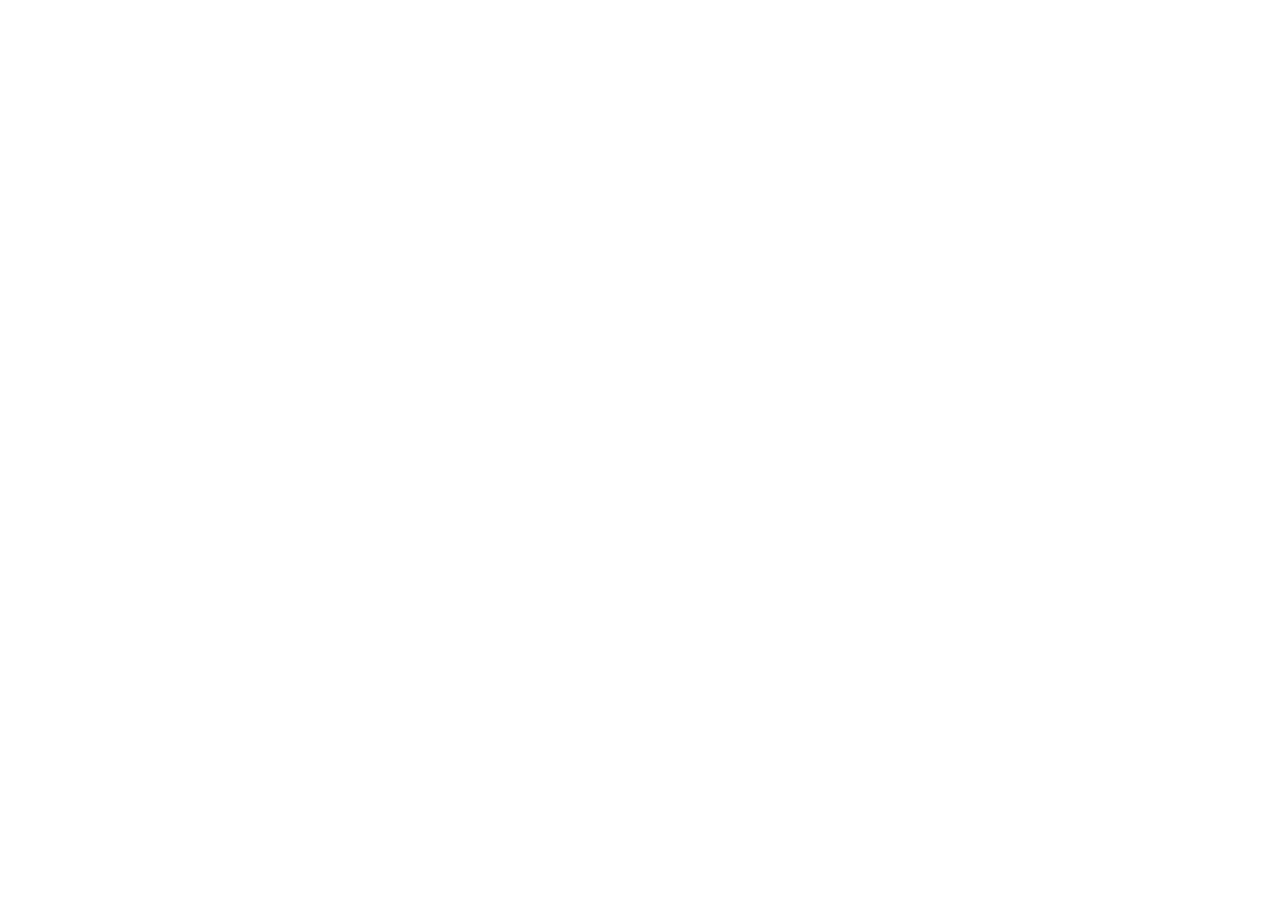
==== commit 80e3a4dd: "Update project files and fix bugs" ====
--- a/src/main/resources/static/index.html
+++ b/src/main/resources/static/index.html
@@ -7,1055 +7,15 @@
   <link rel="preconnect" href="https://fonts.googleapis.com">
   <link rel="preconnect" href="https://fonts.gstatic.com" crossorigin>
   <link href="https://fonts.googleapis.com/css2?family=Plus+Jakarta+Sans:wght@500;600;700;800&family=Inter:wght@400;450;500;600&display=swap" rel="stylesheet">
-  <style>
-    :root{
-      --bg:#0A0C11; --bg-2:#0E1117;
-      --surface:#141822; --surface-2:#1A1F2B; --surface-3:#222836;
-      --line:#242B3A; --line-2:#1C2230;
-      --ink:#E9ECF3; --ink-2:#B6BECD; --muted:#7B8598; --faint:#59627450;
-      --muted-solid:#596274;
-      --primary:#5B85FF; --primary-2:#3F6BEE; --primary-tint:#16203F; --primary-glow:rgba(91,133,255,.18);
-      --draft-fg:#E3A945; --draft-bg:#2A2113; --draft-line:#3D2F17;
-      --live-fg:#3FD996; --live-bg:#0F2A20; --live-line:#17402F;
-      --danger:#F26A75; --danger-bg:#2A1418; --danger-line:#412026;
-      --r:14px; --r-sm:9px;
-      --sh:0 1px 2px rgba(0,0,0,.4);
-      --sh-lg:0 18px 44px rgba(0,0,0,.55), 0 4px 12px rgba(0,0,0,.35);
-    }
-    *{box-sizing:border-box}
-    html,body{margin:0;padding:0}
-    body{
-      background:var(--bg); color:var(--ink);
-      font-family:'Inter',-apple-system,BlinkMacSystemFont,'Segoe UI',sans-serif;
-      font-size:15px; line-height:1.55; -webkit-font-smoothing:antialiased;
-      background-image:
-              radial-gradient(900px 420px at 78% -8%, rgba(91,133,255,.09), transparent 62%),
-              radial-gradient(700px 360px at 8% 4%, rgba(63,217,150,.045), transparent 60%);
-      background-attachment:fixed;
-    }
-    h1,h2,h3,h4{font-family:'Plus Jakarta Sans','Inter',sans-serif; letter-spacing:-.022em; margin:0}
-    button{font-family:inherit}
-    ::selection{background:var(--primary-tint); color:#fff}
-    :focus-visible{outline:2px solid var(--primary); outline-offset:2px; border-radius:5px}
-    ::-webkit-scrollbar{width:11px;height:11px}
-    ::-webkit-scrollbar-track{background:var(--bg)}
-    ::-webkit-scrollbar-thumb{background:var(--surface-3); border-radius:9px; border:3px solid var(--bg)}
-    ::-webkit-scrollbar-thumb:hover{background:#2E3648}
-    @media (prefers-reduced-motion:reduce){*{animation:none!important;transition:none!important}}
-
-    /* ---------- nav ---------- */
-    .nav{position:sticky; top:0; z-index:50; background:rgba(10,12,17,.82);
-      backdrop-filter:saturate(160%) blur(14px); border-bottom:1px solid var(--line)}
-    .nav-in{max-width:1160px; margin:0 auto; padding:0 24px; height:64px; display:flex; align-items:center; gap:24px}
-    .brand{display:flex; align-items:center; gap:11px; cursor:pointer; background:none; border:0; padding:6px 8px;
-      margin-left:-8px; border-radius:var(--r-sm); transition:background .16s}
-    .brand:hover{background:var(--surface-2)}
-    .mark{width:31px; height:31px; border-radius:9px; flex:none; display:grid; place-items:center;
-      color:#fff; font-family:'Plus Jakarta Sans'; font-weight:800; font-size:15px;
-      background:linear-gradient(145deg,var(--primary),var(--primary-2));
-      box-shadow:0 3px 12px var(--primary-glow)}
-    .brand-name{font-family:'Plus Jakarta Sans'; font-weight:700; font-size:16.5px; letter-spacing:-.024em}
-    .nav-links{display:flex; gap:3px}
-    .nav-link{background:none; border:0; padding:7px 13px; border-radius:var(--r-sm); cursor:pointer;
-      font-size:14px; font-weight:500; color:var(--muted); transition:all .16s}
-    .nav-link:hover{background:var(--surface-2); color:var(--ink)}
-    .nav-link.on{background:var(--primary-tint); color:var(--primary)}
-    .nav-right{margin-left:auto; display:flex; align-items:center; gap:12px}
-    .who{display:flex; align-items:center; gap:10px; padding:5px 11px 5px 5px;
-      background:var(--surface); border:1px solid var(--line); border-radius:99px}
-    .avatar{width:29px; height:29px; border-radius:50%; display:grid; place-items:center;
-      font-weight:600; font-size:12px; flex:none; color:#fff;
-      background:linear-gradient(145deg,var(--primary),var(--primary-2))}
-    .who-txt{display:flex; flex-direction:column; line-height:1.2}
-    .who-name{font-size:13px; font-weight:600}
-    .who-role{font-size:10px; color:var(--primary); letter-spacing:.07em; text-transform:uppercase; font-weight:700}
-
-    main{max-width:1160px; margin:0 auto; padding:36px 24px 100px; min-height:70vh}
-    .view{display:none}
-    .view.on{display:block; animation:rise .34s cubic-bezier(.2,.7,.3,1)}
-    @keyframes rise{from{opacity:0; transform:translateY(9px)}to{opacity:1; transform:none}}
-
-    /* ---------- buttons ---------- */
-    .btn{display:inline-flex; align-items:center; justify-content:center; gap:7px;
-      padding:9px 16px; border-radius:var(--r-sm); border:1px solid var(--line);
-      font-size:14px; font-weight:500; cursor:pointer; background:var(--surface-2);
-      color:var(--ink-2); transition:all .16s; white-space:nowrap}
-    .btn:hover{background:var(--surface-3); border-color:#2E3648; color:var(--ink)}
-    .btn:active{transform:translateY(1px)}
-    .btn.primary{background:linear-gradient(160deg,var(--primary),var(--primary-2));
-      color:#fff; border-color:transparent; font-weight:600; box-shadow:0 3px 14px var(--primary-glow)}
-    .btn.primary:hover{filter:brightness(1.1); box-shadow:0 5px 20px var(--primary-glow)}
-    .btn.danger{color:var(--danger); border-color:var(--danger-line); background:var(--danger-bg)}
-    .btn.danger:hover{background:#33181D; border-color:#54282F; color:#FF8A93}
-    .btn.ghost{background:none; border-color:transparent; color:var(--muted)}
-    .btn.ghost:hover{background:var(--surface-2); color:var(--ink)}
-    .btn.sm{padding:6px 12px; font-size:13px}
-    .btn.lg{padding:12px 24px; font-size:15px}
-    .btn:disabled{opacity:.45; cursor:not-allowed; transform:none!important; filter:none}
-    .spin{width:13px;height:13px;border:2px solid rgba(255,255,255,.3);border-top-color:#fff;
-      border-radius:50%;animation:sp .6s linear infinite}
-    @keyframes sp{to{transform:rotate(360deg)}}
-
-    /* ---------- landing ---------- */
-    .hero{padding:60px 0 48px; display:grid; grid-template-columns:1.05fr .95fr; gap:52px; align-items:center}
-    .eyebrow{display:inline-flex; align-items:center; gap:8px; font-size:12.5px; font-weight:600;
-      color:var(--primary); background:var(--primary-tint); border:1px solid #22305C;
-      padding:5px 13px; border-radius:99px; margin-bottom:20px}
-    .eyebrow .led{width:6px;height:6px;border-radius:50%;background:var(--primary);
-      box-shadow:0 0 8px var(--primary); animation:blip 2.2s ease-in-out infinite}
-    @keyframes blip{0%,100%{opacity:1}50%{opacity:.35}}
-    .hero h1{font-size:50px; font-weight:800; line-height:1.06; margin-bottom:18px}
-    .hero h1 em{font-style:normal; background:linear-gradient(105deg,var(--primary),#8FB0FF);
-      -webkit-background-clip:text; background-clip:text; -webkit-text-fill-color:transparent}
-    .hero p{font-size:17px; color:var(--muted); margin:0 0 30px; max-width:45ch}
-    .hero-cta{display:flex; gap:11px; flex-wrap:wrap}
-    .shelf{position:relative; height:300px}
-    .spine{position:absolute; left:0; right:0; height:80px; border-radius:var(--r);
-      background:var(--surface); border:1px solid var(--line); box-shadow:var(--sh-lg);
-      padding:14px 20px 14px 24px; display:flex; flex-direction:column; justify-content:center;
-      overflow:hidden; transition:transform .3s cubic-bezier(.2,.7,.3,1)}
-    .spine::before{content:''; position:absolute; left:0; top:0; bottom:0; width:4px}
-    .spine:nth-child(1){top:0; transform:rotate(-1.5deg) translateX(8px); z-index:3}
-    .spine:nth-child(2){top:100px; transform:rotate(.9deg); z-index:2}
-    .spine:nth-child(3){top:200px; transform:rotate(-.6deg) translateX(12px); z-index:1}
-    .spine:hover{transform:rotate(0) translateX(0) scale(1.02)}
-    .spine:nth-child(1)::before{background:var(--primary); box-shadow:0 0 16px var(--primary-glow)}
-    .spine:nth-child(2)::before{background:var(--live-fg)}
-    .spine:nth-child(3)::before{background:var(--draft-fg)}
-    .spine b{font-family:'Plus Jakarta Sans'; font-size:15px; font-weight:700}
-    .spine span{font-size:12.5px; color:var(--muted-solid)}
-
-    /* ---------- page head ---------- */
-    .phead{display:flex; align-items:flex-end; gap:16px; margin-bottom:26px; flex-wrap:wrap}
-    .phead h2{font-size:27px; font-weight:700}
-    .phead p{margin:6px 0 0; color:var(--muted); font-size:14.5px}
-    .phead .btn{margin-left:auto}
-    .count{font-size:12px; font-weight:600; color:var(--muted); background:var(--surface-2);
-      border:1px solid var(--line); padding:2px 9px; border-radius:99px; margin-left:9px; vertical-align:3px}
-
-    /* ---------- cards ---------- */
-    .grid{display:grid; grid-template-columns:repeat(auto-fill,minmax(300px,1fr)); gap:18px}
-    .card{background:var(--surface); border:1px solid var(--line); border-radius:var(--r);
-      overflow:hidden; display:flex; flex-direction:column; cursor:pointer; text-align:left;
-      padding:0; font:inherit; color:inherit; position:relative;
-      transition:transform .2s cubic-bezier(.2,.7,.3,1), border-color .2s, box-shadow .2s}
-    .card:hover{transform:translateY(-3px); border-color:#2F3849; box-shadow:var(--sh-lg)}
-    .card-top{height:4px}
-    .card-body{padding:18px 20px 20px; display:flex; flex-direction:column; flex:1}
-    .card h3{font-size:16.5px; font-weight:700; margin-bottom:8px; line-height:1.35}
-    .card .desc{font-size:13.5px; color:var(--muted); margin:0 0 18px; flex:1;
-      display:-webkit-box; -webkit-line-clamp:2; -webkit-box-orient:vertical; overflow:hidden}
-    .card-foot{display:flex; align-items:center; gap:9px; border-top:1px solid var(--line-2); padding-top:14px}
-    .by{display:flex; align-items:center; gap:8px; font-size:13px; color:var(--ink-2); min-width:0}
-    .by .avatar{width:24px; height:24px; font-size:10.5px}
-    .by span{overflow:hidden; text-overflow:ellipsis; white-space:nowrap}
-
-    .pill{font-size:10px; font-weight:700; letter-spacing:.07em; text-transform:uppercase;
-      padding:3.5px 9px; border-radius:99px; flex:none; border:1px solid}
-    .pill.draft{background:var(--draft-bg); color:var(--draft-fg); border-color:var(--draft-line)}
-    .pill.live{background:var(--live-bg); color:var(--live-fg); border-color:var(--live-line)}
-    .pill.role{background:var(--primary-tint); color:var(--primary); border-color:#22305C}
-
-    /* ---------- detail ---------- */
-    .back{display:inline-flex; align-items:center; gap:7px; font-size:13.5px; color:var(--muted);
-      background:none; border:0; cursor:pointer; padding:6px 10px 6px 8px; margin:0 0 18px -8px;
-      font-weight:500; border-radius:var(--r-sm); transition:all .16s}
-    .back:hover{color:var(--ink); background:var(--surface-2)}
-    .detail{background:var(--surface); border:1px solid var(--line); border-radius:var(--r);
-      overflow:hidden; margin-bottom:22px; box-shadow:var(--sh)}
-    .detail-band{height:5px}
-    .detail-in{padding:28px 30px}
-    .detail h2{font-size:30px; font-weight:800; margin-bottom:12px; line-height:1.18}
-    .detail .lede{font-size:15.5px; color:var(--ink-2); margin:0 0 22px; max-width:72ch; line-height:1.6}
-    .meta{display:flex; align-items:center; gap:14px; flex-wrap:wrap; padding-top:20px; border-top:1px solid var(--line-2)}
-
-    .lessons{background:var(--surface); border:1px solid var(--line); border-radius:var(--r); box-shadow:var(--sh)}
-    .lessons-head{display:flex; align-items:center; padding:18px 24px; border-bottom:1px solid var(--line-2)}
-    .lessons-head h3{font-size:16px; font-weight:700}
-    .lessons-head .btn{margin-left:auto}
-    .lesson{display:flex; align-items:center; gap:16px; padding:16px 24px; border-bottom:1px solid var(--line-2);
-      transition:background .15s}
-    .lesson:last-child{border-bottom:0}
-    .lesson:hover{background:var(--surface-2)}
-    .lpos{width:30px; height:30px; border-radius:9px; background:var(--surface-3); border:1px solid var(--line);
-      display:grid; place-items:center; font-size:12.5px; font-weight:700; color:var(--muted); flex:none}
-    .lbody{flex:1; min-width:0}
-    .lbody b{font-size:14.5px; font-weight:600; display:block}
-    .lbody p{margin:3px 0 0; font-size:13px; color:var(--muted); overflow:hidden;
-      text-overflow:ellipsis; white-space:nowrap}
-    .lacts{display:flex; gap:6px; flex:none; opacity:0; transition:opacity .18s; flex-wrap:wrap; justify-content:flex-end}
-    .lesson:hover .lacts{opacity:1}
-    .lfile{margin-top:9px}
-    .filechip{display:inline-flex; align-items:center; gap:7px; font-family:inherit;
-      font-size:12px; font-weight:500; color:var(--live-fg); background:var(--live-bg);
-      border:1px solid var(--live-line); padding:5px 11px; border-radius:99px; cursor:pointer;
-      transition:all .15s}
-    .filechip:hover{background:#123528; border-color:#1d5a42}
-    .filechip .fi{font-size:9px}
-    .filechip.empty{color:var(--muted-solid); background:var(--surface-2); border-color:var(--line);
-      cursor:default}
-    .dropzone{display:flex; flex-direction:column; align-items:center; justify-content:center; gap:6px;
-      padding:34px 20px; border:1.5px dashed var(--line); border-radius:var(--r); cursor:pointer;
-      background:var(--bg-2); transition:all .16s; text-align:center}
-    .dropzone:hover{border-color:var(--primary); background:var(--primary-tint)}
-    .dz-ico{width:40px; height:40px; border-radius:11px; background:var(--surface-3); color:var(--primary);
-      display:grid; place-items:center; font-size:19px; margin-bottom:4px}
-    .dz-main{font-size:14.5px; font-weight:600; color:var(--ink)}
-    .dz-name{font-size:12.5px; color:var(--muted)}
-
-    /* ---------- table ---------- */
-    .tbl-wrap{border:1px solid var(--line); border-radius:var(--r); overflow:hidden; box-shadow:var(--sh)}
-    .tbl{width:100%; border-collapse:collapse; background:var(--surface)}
-    .tbl th{text-align:left; font-size:11px; letter-spacing:.07em; text-transform:uppercase; color:var(--muted);
-      font-weight:700; padding:14px 22px; background:var(--surface-2); border-bottom:1px solid var(--line)}
-    .tbl td{padding:15px 22px; border-bottom:1px solid var(--line-2); font-size:14px}
-    .tbl tr:last-child td{border-bottom:0}
-    .tbl tbody tr{transition:background .15s}
-    .tbl tbody tr:hover td{background:var(--surface-2)}
-    .mono{font-family:ui-monospace,SFMono-Regular,Menlo,monospace; font-size:12.5px; color:var(--muted)}
-
-    /* ---------- auth ---------- */
-    .auth-wrap{max-width:414px; margin:40px auto}
-    .auth{background:var(--surface); border:1px solid var(--line); border-radius:var(--r);
-      box-shadow:var(--sh-lg); padding:34px}
-    .auth h2{font-size:23px; font-weight:700; margin-bottom:7px}
-    .auth .sub{color:var(--muted); font-size:14px; margin:0 0 26px}
-    .field{margin-bottom:16px}
-    .field label{display:block; font-size:13px; font-weight:600; margin-bottom:7px; color:var(--ink-2)}
-    .field input,.field textarea,.field select{width:100%; padding:11px 14px; border:1px solid var(--line);
-      border-radius:var(--r-sm); font-family:inherit; font-size:14.5px; background:var(--bg-2);
-      color:var(--ink); transition:border-color .15s, box-shadow .15s}
-    .field input::placeholder,.field textarea::placeholder{color:var(--muted-solid)}
-    .field input:focus,.field textarea:focus,.field select:focus{outline:none; border-color:var(--primary);
-      box-shadow:0 0 0 3px var(--primary-tint)}
-    .field textarea{resize:vertical; min-height:92px; line-height:1.6}
-    .field .hint{font-size:12.5px; color:var(--muted-solid); margin-top:6px}
-    .swap{text-align:center; margin-top:22px; font-size:14px; color:var(--muted)}
-    .swap button{background:none; border:0; color:var(--primary); font-weight:600; cursor:pointer;
-      font-size:14px; padding:0}
-    .swap button:hover{text-decoration:underline}
-
-    /* ---------- modal ---------- */
-    .scrim{position:fixed; inset:0; background:rgba(4,6,10,.72); backdrop-filter:blur(5px);
-      display:none; place-items:center; z-index:100; padding:24px}
-    .scrim.on{display:grid; animation:fadein .18s ease}
-    @keyframes fadein{from{opacity:0}to{opacity:1}}
-    .modal{background:var(--surface); border:1px solid var(--line); border-radius:16px;
-      box-shadow:var(--sh-lg); width:100%; max-width:530px; max-height:88vh; overflow-y:auto;
-      animation:pop .26s cubic-bezier(.2,.8,.3,1)}
-    @keyframes pop{from{opacity:0; transform:scale(.96) translateY(12px)}to{opacity:1; transform:none}}
-    .modal-head{padding:24px 28px 0}
-    .modal-head h3{font-size:19px; font-weight:700}
-    .modal-head p{margin:6px 0 0; color:var(--muted); font-size:13.5px}
-    .modal-body{padding:22px 28px}
-    .modal-foot{display:flex; gap:9px; justify-content:flex-end; padding:0 28px 26px}
-
-    /* ---------- states ---------- */
-    .empty{text-align:center; padding:70px 30px; background:var(--surface);
-      border:1px dashed var(--line); border-radius:var(--r)}
-    .empty .ico{width:46px; height:46px; border-radius:13px; background:var(--surface-3);
-      display:grid; place-items:center; margin:0 auto 16px; font-size:21px}
-    .empty h3{font-size:17px; font-weight:700; margin-bottom:8px}
-    .empty p{color:var(--muted); font-size:14px; margin:0 auto 22px; max-width:42ch}
-    .skel{background:var(--surface); border:1px solid var(--line); border-radius:var(--r); height:178px;
-      position:relative; overflow:hidden}
-    .skel::after{content:''; position:absolute; inset:0;
-      background:linear-gradient(90deg,transparent,rgba(255,255,255,.035),transparent);
-      animation:sweep 1.4s infinite}
-    @keyframes sweep{to{transform:translateX(100%)}}
-
-    /* ---------- toasts ---------- */
-    .toasts{position:fixed; bottom:24px; right:24px; z-index:200; display:flex;
-      flex-direction:column-reverse; gap:10px; max-width:370px}
-    .toast{background:var(--surface-2); border:1px solid var(--line); border-left:3px solid var(--primary);
-      border-radius:11px; padding:13px 16px 13px 14px; box-shadow:var(--sh-lg);
-      display:flex; gap:12px; align-items:flex-start; animation:tin .3s cubic-bezier(.2,.8,.3,1);
-      position:relative; overflow:hidden}
-    .toast.out{animation:tout .28s ease forwards}
-    @keyframes tin{from{opacity:0; transform:translateX(26px) scale(.97)}to{opacity:1; transform:none}}
-    @keyframes tout{to{opacity:0; transform:translateX(26px) scale(.97)}}
-    .toast .tico{width:22px; height:22px; border-radius:7px; flex:none; display:grid; place-items:center;
-      font-size:12px; font-weight:700; margin-top:1px}
-    .toast .ttxt{flex:1; min-width:0}
-    .toast .ttitle{font-size:13.5px; font-weight:600; line-height:1.4}
-    .toast .tmsg{font-size:12.5px; color:var(--muted); margin-top:2px; line-height:1.5}
-    .toast .tbar{position:absolute; left:0; bottom:0; height:2px; background:var(--primary); opacity:.5;
-      animation:drain 4s linear forwards}
-    @keyframes drain{from{width:100%}to{width:0}}
-    .toast.good{border-left-color:var(--live-fg)}
-    .toast.good .tico{background:var(--live-bg); color:var(--live-fg)}
-    .toast.good .tbar{background:var(--live-fg)}
-    .toast.bad{border-left-color:var(--danger)}
-    .toast.bad .tico{background:var(--danger-bg); color:var(--danger)}
-    .toast.bad .tbar{background:var(--danger)}
-    .toast.info .tico{background:var(--primary-tint); color:var(--primary)}
-
-    /* ---------- footer ---------- */
-    .foot{border-top:1px solid var(--line); margin-top:60px}
-    .foot-in{max-width:1160px; margin:0 auto; padding:22px 24px; display:flex; align-items:center;
-      gap:14px; font-size:12.5px; color:var(--muted-solid); flex-wrap:wrap}
-    .status{display:flex; align-items:center; gap:7px; margin-left:auto}
-    .status .led{width:7px; height:7px; border-radius:50%; background:var(--muted-solid)}
-    .status.up .led{background:var(--live-fg); box-shadow:0 0 8px rgba(63,217,150,.5)}
-    .status.down .led{background:var(--danger); box-shadow:0 0 8px rgba(242,106,117,.5)}
-
-    @media (max-width:880px){
-      .hero{grid-template-columns:1fr; gap:36px; padding:40px 0}
-      .hero h1{font-size:37px}
-      .nav-links{display:none}
-      .who-txt{display:none}
-      .lacts{opacity:1}
-      .toasts{left:16px; right:16px; max-width:none}
-    }
-  </style>
+  <link rel="stylesheet" href="/css/styles.css">
 </head>
 <body>
-
-<nav class="nav">
-  <div class="nav-in">
-    <button class="brand" onclick="goHome()" title="Go to home">
-      <div class="mark">H</div>
-      <div class="brand-name">Hosiyar Learn</div>
-    </button>
-    <div class="nav-links" id="navLinks"></div>
-    <div class="nav-right" id="navRight"></div>
-  </div>
-</nav>
-
-<main>
-  <section class="view" id="v-landing">
-    <div class="hero">
-      <div>
-        <div class="eyebrow"><span class="led"></span> Built on Spring Boot</div>
-        <h1>Learn backend engineering, <em>one course at a time.</em></h1>
-        <p>Courses written by instructors who build for a living. Browse the catalog free — sign in when you're ready to start.</p>
-        <div class="hero-cta">
-          <button class="btn primary lg" onclick="go('catalog')">Browse courses</button>
-          <button class="btn lg" onclick="go('register')">Create an account</button>
-        </div>
-      </div>
-      <div class="shelf">
-        <div class="spine"><b>Spring Security in depth</b><span>Filters, JWT, authorization</span></div>
-        <div class="spine"><b>Designing REST APIs</b><span>Contracts, pagination, versioning</span></div>
-        <div class="spine"><b>Data modelling with JPA</b><span>Entities, relationships, migrations</span></div>
-      </div>
-    </div>
-  </section>
-
-  <section class="view" id="v-catalog">
-    <div class="phead">
-      <div>
-        <h2>Course catalog<span class="count" id="catCount" style="display:none"></span></h2>
-        <p>Published courses, open to everyone.</p>
-      </div>
-    </div>
-    <div id="catalogGrid" class="grid"></div>
-  </section>
-
-  <section class="view" id="v-course">
-    <button class="back" onclick="back()">← Back</button>
-    <div id="courseDetail"></div>
-  </section>
-
-  <section class="view" id="v-teaching">
-    <div class="phead">
-      <div>
-        <h2>Your courses<span class="count" id="teachCount" style="display:none"></span></h2>
-        <p>Drafts stay private until you publish them.</p>
-      </div>
-      <button class="btn primary" onclick="openCourseModal()">+ New course</button>
-    </div>
-    <div id="teachingGrid" class="grid"></div>
-  </section>
-
-  <section class="view" id="v-people">
-    <div class="phead">
-      <div>
-        <h2>People<span class="count" id="peopleCount" style="display:none"></span></h2>
-        <p>Everyone registered on the platform.</p>
-      </div>
-    </div>
-    <div id="peopleTable"></div>
-  </section>
-
-  <section class="view" id="v-login">
-    <div class="auth-wrap">
-      <div class="auth">
-        <h2>Sign in</h2>
-        <p class="sub">Pick up where you left off.</p>
-        <div class="field">
-          <label for="li-email">Email</label>
-          <input id="li-email" type="email" autocomplete="email" placeholder="you@example.com">
-        </div>
-        <div class="field">
-          <label for="li-pass">Password</label>
-          <input id="li-pass" type="password" autocomplete="current-password" placeholder="••••••••">
-        </div>
-        <button class="btn primary lg" style="width:100%" id="li-btn" onclick="doLogin()">Sign in</button>
-        <div class="swap">New here? <button onclick="go('register')">Create an account</button></div>
-      </div>
-    </div>
-  </section>
-
-  <section class="view" id="v-register">
-    <div class="auth-wrap">
-      <div class="auth">
-        <h2>Create your account</h2>
-        <p class="sub">Everyone starts as a student.</p>
-        <div class="field">
-          <label for="rg-name">Full name</label>
-          <input id="rg-name" type="text" autocomplete="name" placeholder="Ada Lovelace">
-        </div>
-        <div class="field">
-          <label for="rg-email">Email</label>
-          <input id="rg-email" type="email" autocomplete="email" placeholder="you@example.com">
-        </div>
-        <div class="field">
-          <label for="rg-pass">Password</label>
-          <input id="rg-pass" type="password" autocomplete="new-password" placeholder="At least 8 characters">
-          <div class="hint">Minimum 8 characters.</div>
-        </div>
-        <button class="btn primary lg" style="width:100%" id="rg-btn" onclick="doRegister()">Create account</button>
-        <div class="swap">Already have an account? <button onclick="go('login')">Sign in</button></div>
-      </div>
-    </div>
-  </section>
-</main>
-
-<footer class="foot">
-  <div class="foot-in">
-    <span>Hosiyar Learn — demo client for the Spring Boot LMS API</span>
-    <div class="status" id="apiStatus"><span class="led"></span><span id="apiStatusText">Checking API…</span></div>
-  </div>
-</footer>
-
-<div class="scrim" id="courseScrim">
-  <div class="modal">
-    <div class="modal-head">
-      <h3 id="cm-title">New course</h3>
-      <p id="cm-sub">It'll be saved as a draft.</p>
-    </div>
-    <div class="modal-body">
-      <div class="field">
-        <label for="cm-name">Title</label>
-        <input id="cm-name" type="text" placeholder="Spring Security in depth">
-      </div>
-      <div class="field">
-        <label for="cm-desc">Description</label>
-        <textarea id="cm-desc" placeholder="What will someone be able to do after this course?"></textarea>
-      </div>
-      <div class="field" id="cm-statusField" style="display:none">
-        <label for="cm-status">Visibility</label>
-        <select id="cm-status">
-          <option value="DRAFT">Draft — only you can see it</option>
-          <option value="PUBLISHED">Published — listed in the catalog</option>
-        </select>
-      </div>
-    </div>
-    <div class="modal-foot">
-      <button class="btn ghost" onclick="closeModal('courseScrim')">Cancel</button>
-      <button class="btn primary" id="cm-save" onclick="saveCourse()">Save course</button>
-    </div>
-  </div>
-</div>
-
-<div class="scrim" id="lessonScrim">
-  <div class="modal">
-    <div class="modal-head">
-      <h3 id="lm-title">Add a lesson</h3>
-      <p id="lm-sub">Lessons appear in position order.</p>
-    </div>
-    <div class="modal-body">
-      <div class="field">
-        <label for="lm-name">Title</label>
-        <input id="lm-name" type="text" placeholder="What is dependency injection?">
-      </div>
-      <div class="field">
-        <label for="lm-pos">Position</label>
-        <input id="lm-pos" type="number" min="1" value="1">
-      </div>
-      <div class="field">
-        <label for="lm-content">Content</label>
-        <textarea id="lm-content" placeholder="The lesson body."></textarea>
-      </div>
-    </div>
-    <div class="modal-foot">
-      <button class="btn ghost" onclick="closeModal('lessonScrim')">Cancel</button>
-      <button class="btn primary" id="lm-save" onclick="saveLesson()">Save lesson</button>
-    </div>
-  </div>
-</div>
-
-<div class="scrim" id="uploadScrim">
-  <div class="modal">
-    <div class="modal-head">
-      <h3 id="up-title">Upload a file</h3>
-      <p id="up-sub">mp4, webm, pdf, png or jpg.</p>
-    </div>
-    <div class="modal-body">
-      <label class="dropzone" for="up-input">
-        <div class="dz-ico">↑</div>
-        <div class="dz-main">Choose a file</div>
-        <div class="dz-name" id="up-name">No file chosen</div>
-      </label>
-      <input id="up-input" type="file" style="display:none"
-             accept=".mp4,.webm,.pdf,.png,.jpg,.jpeg"
-             onchange="document.getElementById('up-name').textContent = this.files[0]?.name || 'No file chosen'; document.getElementById('up-save').disabled = !this.files[0];">
-    </div>
-    <div class="modal-foot">
-      <button class="btn ghost" onclick="closeModal('uploadScrim')">Cancel</button>
-      <button class="btn primary" id="up-save" onclick="doUpload()" disabled>Upload</button>
-    </div>
-  </div>
-</div>
-
-<div class="toasts" id="toasts"></div>
-
-<script>
-  /* ============================================================
-     Hosiyar Learn — demo front end for the Spring Boot LMS API
-     ============================================================ */
-
-  const API = '/api/v1';
-  const SPINES = ['#5B85FF','#3FD996','#E3A945','#A97BF0','#F26A75','#3FC4D9'];
-
-  let token   = localStorage.getItem('lms_token') || null;
-  let me      = JSON.parse(localStorage.getItem('lms_me') || 'null');
-  let view    = 'landing';
-  let prevView= 'catalog';
-  let current = null;
-  let editingCourse = null;
-  let editingLesson = null;
-
-  const $ = id => document.getElementById(id);
-  const esc = s => (s ?? '').toString()
-          .replace(/&/g,'&amp;').replace(/</g,'&lt;').replace(/>/g,'&gt;').replace(/"/g,'&quot;');
-  const initials = n => (n||'?').trim().split(/\s+/).slice(0,2).map(w=>w[0]).join('').toUpperCase();
-  const spineFor = id => { let h=0; for (const c of (id||'')) h=(h*31+c.charCodeAt(0))>>>0; return SPINES[h%SPINES.length]; };
-
-  /* ---------- toasts ---------- */
-  function toast(title, msg, kind = 'info'){
-    const glyph = kind === 'good' ? '✓' : kind === 'bad' ? '!' : 'i';
-    const el = document.createElement('div');
-    el.className = 'toast ' + kind;
-    el.innerHTML = `<div class="tico">${glyph}</div>
-    <div class="ttxt"><div class="ttitle">${esc(title)}</div>
-    ${msg ? `<div class="tmsg">${esc(msg)}</div>` : ''}</div>
-    <div class="tbar"></div>`;
-    $('toasts').appendChild(el);
-    setTimeout(() => { el.classList.add('out'); setTimeout(() => el.remove(), 300); }, 4000);
-  }
-  const ok   = (t,m) => toast(t, m, 'good');
-  const err  = (t,m) => toast(t, m, 'bad');
-  const info = (t,m) => toast(t, m, 'info');
-
-  /* ---------- api ---------- */
-  async function api(path, opts = {}){
-    const headers = { ...(opts.headers || {}) };
-    if (opts.body) headers['Content-Type'] = 'application/json';
-    if (token)     headers['Authorization'] = 'Bearer ' + token;
-
-    let res;
-    try {
-      res = await fetch(API + path, { ...opts, headers });
-    } catch {
-      setApiStatus(false);
-      throw new Error("Can't reach the API. Is the app running on localhost:8080?");
-    }
-    setApiStatus(true);
-    if (res.status === 204) return null;
-
-    const text = await res.text();
-    let payload = null;
-    try { payload = text ? JSON.parse(text) : null; } catch {}
-
-    if (!res.ok){
-      if (res.status === 401 && token){ signOut(true); throw new Error('Your session expired. Sign in again.'); }
-      const detail = payload?.details?.length ? payload.details.join(', ') : null;
-      throw new Error(detail || payload?.message || `Request failed (${res.status})`);
-    }
-    return payload?.data !== undefined ? payload.data : payload;
-  }
-  const rows = page => Array.isArray(page) ? page : (page?.content ?? []);
-
-  function setApiStatus(up){
-    const el = $('apiStatus');
-    el.className = 'status ' + (up ? 'up' : 'down');
-    $('apiStatusText').textContent = up ? 'API connected' : 'API unreachable';
-  }
-
-  /* ---------- session ---------- */
-  const signedIn = () => !!token && !!me;
-  const isRole = r => me?.role === r;
-
-  function signOut(quiet){
-    const name = me?.name?.split(' ')[0];
-    token = null; me = null;
-    localStorage.removeItem('lms_token'); localStorage.removeItem('lms_me');
-    chrome(); go('landing');
-    if (!quiet) info('Signed out', name ? `See you soon, ${name}.` : null);
-  }
-
-  const homeFor = role => role === 'INSTRUCTOR' ? 'teaching' : role === 'ADMIN' ? 'people' : 'catalog';
-  function goHome(){ go(signedIn() ? homeFor(me.role) : 'landing'); }
-
-  /* ---------- chrome ---------- */
-  function chrome(){
-    const links = [['catalog','Catalog']];
-    if (isRole('INSTRUCTOR')) links.push(['teaching','Teaching']);
-    if (isRole('ADMIN'))      links.push(['people','People']);
-
-    $('navLinks').innerHTML = links.map(([id,label]) =>
-            `<button class="nav-link ${view===id?'on':''}" onclick="go('${id}')">${label}</button>`).join('');
-
-    $('navRight').innerHTML = signedIn()
-            ? `<div class="who">
-         <div class="avatar">${esc(initials(me.name))}</div>
-         <div class="who-txt">
-           <div class="who-name">${esc(me.name)}</div>
-           <div class="who-role">${esc(me.role)}</div>
-         </div>
-       </div>
-       <button class="btn sm" onclick="signOut()">Sign out</button>`
-            : `<button class="btn sm" onclick="go('login')">Sign in</button>
-       <button class="btn primary sm" onclick="go('register')">Get started</button>`;
-  }
-
-  /* ---------- routing ---------- */
-  function go(next){
-    if (['teaching','people'].includes(next) && !signedIn()){
-      info('Sign in required', 'That page needs an account.');
-      next = 'login';
-    }
-    if (next !== 'course') prevView = next;
-    view = next;
-    document.querySelectorAll('.view').forEach(v => v.classList.remove('on'));
-    $('v-' + next)?.classList.add('on');
-    chrome();
-    window.scrollTo({ top:0 });
-    if (next === 'catalog')  loadCatalog();
-    if (next === 'teaching') loadTeaching();
-    if (next === 'people')   loadPeople();
-  }
-  const back = () => go(prevView === 'course' ? 'catalog' : prevView);
-
-  function busy(btn, on, label){
-    btn.disabled = on;
-    btn.innerHTML = on ? `<span class="spin"></span> ${label}` : label;
-  }
-
-  /* ---------- auth ---------- */
-  async function doRegister(){
-    const name  = $('rg-name').value.trim();
-    const email = $('rg-email').value.trim();
-    const pass  = $('rg-pass').value;
-    if (!name || !email || !pass) return err('Missing details', 'Fill in every field to continue.');
-
-    const btn = $('rg-btn'); busy(btn, true, 'Creating…');
-    try {
-      await api('/users/register', { method:'POST', body: JSON.stringify({ name, email, password: pass }) });
-      ok('Account created', 'Signing you in now.');
-      $('li-email').value = email; $('li-pass').value = pass;
-      await doLogin();
-    } catch (e) { err("Couldn't create account", e.message); }
-    finally { busy(btn, false, 'Create account'); }
-  }
-
-  async function doLogin(){
-    const email = $('li-email').value.trim();
-    const pass  = $('li-pass').value;
-    if (!email || !pass) return err('Missing details', 'Enter your email and password.');
-
-    const btn = $('li-btn'); busy(btn, true, 'Signing in…');
-    try {
-      const auth = await api('/auth/login', { method:'POST', body: JSON.stringify({ email, password: pass }) });
-      token = auth.accessToken;
-      localStorage.setItem('lms_token', token);
-      me = await api('/users/me');                       // role comes from the server, not the client
-      localStorage.setItem('lms_me', JSON.stringify(me));
-      $('li-pass').value = ''; $('rg-pass').value = '';
-      ok(`Welcome back, ${me.name.split(' ')[0]}`, `Signed in as ${me.role.toLowerCase()}.`);
-      chrome(); go(homeFor(me.role));
-    } catch (e) {
-      token = null; localStorage.removeItem('lms_token');
-      err("Couldn't sign in", e.message);
-    } finally { busy(btn, false, 'Sign in'); }
-  }
-
-  /* ---------- catalog ---------- */
-  const skeletons = n => `<div class="grid">${'<div class="skel"></div>'.repeat(n)}</div>`;
-
-  async function loadCatalog(){
-    const box = $('catalogGrid'); box.className = ''; box.innerHTML = skeletons(6);
-    try {
-      const list = rows(await api('/courses?page=0&size=24'));
-      box.className = 'grid';
-      $('catCount').style.display = list.length ? 'inline-block' : 'none';
-      $('catCount').textContent = list.length;
-      box.innerHTML = list.length ? list.map(courseCard).join('') : `
-      <div class="empty" style="grid-column:1/-1">
-        <div class="ico">📚</div>
-        <h3>No published courses yet</h3>
-        <p>Once an instructor publishes a course, it shows up here.</p>
-      </div>`;
-    } catch (e) {
-      box.className = '';
-      box.innerHTML = `<div class="empty"><div class="ico">⚠</div>
-      <h3>Couldn't load the catalog</h3><p>${esc(e.message)}</p>
-      <button class="btn" onclick="loadCatalog()">Try again</button></div>`;
-    }
-  }
-
-  function courseCard(c){
-    const badge = c.status === 'PUBLISHED'
-            ? '<span class="pill live">Published</span>' : '<span class="pill draft">Draft</span>';
-    return `<button class="card" onclick="openCourse('${c.id}')">
-    <div class="card-top" style="background:${spineFor(c.id)}"></div>
-    <div class="card-body">
-      <h3>${esc(c.title)}</h3>
-      <p class="desc">${esc(c.description || 'No description yet.')}</p>
-      <div class="card-foot">
-        <div class="by"><div class="avatar">${esc(initials(c.instructorName))}</div>
-          <span>${esc(c.instructorName || 'Unknown')}</span></div>
-        <div style="margin-left:auto">${badge}</div>
-      </div>
-    </div></button>`;
-  }
-
-  /* ---------- teaching ---------- */
-  async function loadTeaching(){
-    const box = $('teachingGrid'); box.className = ''; box.innerHTML = skeletons(3);
-    try {
-      const list = rows(await api('/courses/me?page=0&size=48'));
-      box.className = 'grid';
-      $('teachCount').style.display = list.length ? 'inline-block' : 'none';
-      $('teachCount').textContent = list.length;
-      box.innerHTML = list.length ? list.map(courseCard).join('') : `
-      <div class="empty" style="grid-column:1/-1">
-        <div class="ico">✎</div>
-        <h3>You haven't created a course yet</h3>
-        <p>Start with a title and a short description — you can add lessons next.</p>
-        <button class="btn primary" onclick="openCourseModal()">+ New course</button>
-      </div>`;
-    } catch (e) {
-      box.className = '';
-      box.innerHTML = `<div class="empty"><div class="ico">⚠</div>
-      <h3>Couldn't load your courses</h3><p>${esc(e.message)}</p></div>`;
-    }
-  }
-
-  /* ---------- course detail ---------- */
-  async function openCourse(id){
-    go('course');
-    $('courseDetail').innerHTML = '<div class="skel" style="height:230px"></div>';
-    try {
-      current = await api('/courses/' + id);
-      renderCourse(); loadLessons(id);
-    } catch (e) {
-      $('courseDetail').innerHTML = `<div class="empty"><div class="ico">⚠</div>
-      <h3>Couldn't open this course</h3><p>${esc(e.message)}</p></div>`;
-    }
-  }
-
-  const owned = () => signedIn() && current && me.id === current.instructorId;
-
-  function renderCourse(){
-    const c = current;
-    const badge = c.status === 'PUBLISHED'
-            ? '<span class="pill live">Published</span>' : '<span class="pill draft">Draft</span>';
-    const ownerBar = owned() ? `
-    <div style="margin-left:auto; display:flex; gap:8px; flex-wrap:wrap">
-      ${c.status === 'DRAFT'
-            ? `<button class="btn primary sm" onclick="publish()">Publish</button>`
-            : `<button class="btn sm" onclick="unpublish()">Move to draft</button>`}
-      <button class="btn sm" onclick="openCourseModal(true)">Edit</button>
-      <button class="btn danger sm" onclick="removeCourse()">Delete</button>
-    </div>` : '';
-
-    $('courseDetail').innerHTML = `
-    <div class="detail">
-      <div class="detail-band" style="background:${spineFor(c.id)}"></div>
-      <div class="detail-in">
-        <h2>${esc(c.title)}</h2>
-        <p class="lede">${esc(c.description || 'No description yet.')}</p>
-        <div class="meta">
-          <div class="by"><div class="avatar">${esc(initials(c.instructorName))}</div>
-            <span>${esc(c.instructorName || 'Unknown')}</span></div>
-          ${badge}${ownerBar}
-        </div>
-      </div>
-    </div>
-    <div class="lessons">
-      <div class="lessons-head">
-        <h3>Lessons</h3>
-        ${owned() ? `<button class="btn primary sm" onclick="openLessonModal()">+ Add lesson</button>` : ''}
-      </div>
-      <div id="lessonList"><div style="padding:22px"><div class="skel" style="height:62px"></div></div></div>
-    </div>`;
-  }
-
-  async function loadLessons(courseId){
-    try {
-      const list = await api(`/courses/${courseId}/lessons`);
-      $('lessonList').innerHTML = list.length ? list.map(lessonRow).join('') : `
-      <div style="padding:48px 24px; text-align:center; color:var(--muted); font-size:14px">
-        ${owned() ? 'No lessons yet — add the first one.' : 'This course has no lessons yet.'}
-      </div>`;
-    } catch (e) {
-      $('lessonList').innerHTML =
-              `<div style="padding:26px; color:var(--danger); font-size:14px">${esc(e.message)}</div>`;
-    }
-  }
-
-  function lessonRow(l){
-    // Anyone who can see the lesson can open its file (published courses are
-    // public). The presigned URL is fetched on click, so it's always fresh.
-    const fileChip = l.hasFile
-            ? `<button class="filechip" onclick="openFile('${l.id}')" title="${esc(l.fileName || 'file')}">
-         <span class="fi">▶</span>${esc(shortName(l.fileName))} · ${fmtSize(l.fileSize)}
-       </button>`
-            : (owned() ? `<span class="filechip empty">No file</span>` : '');
-
-    const ownerActs = owned() ? `<div class="lacts">
-      <button class="btn sm" onclick='openUploadModal("${l.id}", ${l.hasFile})'>${l.hasFile ? 'Replace' : 'Upload'}</button>
-      ${l.hasFile ? `<button class="btn sm" onclick="stripFile('${l.id}')">Remove file</button>` : ''}
-      <button class="btn sm" onclick='openLessonModal(${JSON.stringify(l).replace(/'/g,"&#39;")})'>Edit</button>
-      <button class="btn danger sm" onclick="removeLesson('${l.id}')">Delete</button>
-    </div>` : '';
-
-    return `<div class="lesson">
-    <div class="lpos">${l.position}</div>
-    <div class="lbody">
-      <b>${esc(l.title)}</b>
-      <p>${esc(l.content || 'No content yet.')}</p>
-      ${fileChip ? `<div class="lfile">${fileChip}</div>` : ''}
-    </div>
-    ${ownerActs}</div>`;
-  }
-
-  function shortName(name){
-    if (!name) return 'file';
-    return name.length > 24 ? name.slice(0, 21) + '…' : name;
-  }
-  function fmtSize(bytes){
-    if (!bytes && bytes !== 0) return '';
-    if (bytes < 1024) return bytes + ' B';
-    if (bytes < 1024*1024) return (bytes/1024).toFixed(0) + ' KB';
-    return (bytes/1024/1024).toFixed(1) + ' MB';
-  }
-
-  /* ---------- file ops ---------- */
-  // Fetches a fresh presigned URL, then opens it. The URL points straight at
-  // S3 - the bytes never pass through our API.
-  async function openFile(lessonId){
-    try {
-      const res = await api(`/courses/${current.id}/lessons/${lessonId}/file`);
-      window.open(res.url, '_blank');
-    } catch (e) { err("Couldn't open the file", e.message); }
-  }
-
-  let uploadLessonId = null;
-  function openUploadModal(lessonId, isReplace){
-    uploadLessonId = lessonId;
-    $('up-title').textContent = isReplace ? 'Replace file' : 'Upload a file';
-    $('up-sub').textContent = isReplace
-            ? 'The current file will be replaced.'
-            : 'mp4, webm, pdf, png or jpg.';
-    $('up-input').value = '';
-    $('up-name').textContent = 'No file chosen';
-    $('up-save').disabled = true;
-    openModal('uploadScrim');
-  }
-
-  async function doUpload(){
-    const input = $('up-input');
-    if (!input.files || !input.files[0]) return err('No file', 'Choose a file first.');
-
-    const form = new FormData();
-    form.append('file', input.files[0]);
-
-    const btn = $('up-save'); busy(btn, true, 'Uploading…');
-    try {
-      // Note: no Content-Type header set by hand - the browser sets the
-      // multipart boundary itself. Setting it manually would break the upload.
-      const headers = {};
-      if (token) headers['Authorization'] = 'Bearer ' + token;
-      const res = await fetch(`${API}/courses/${current.id}/lessons/${uploadLessonId}/file`, {
-        method: 'POST', headers, body: form
-      });
-      if (!res.ok){
-        const t = await res.text(); let msg = 'Upload failed';
-        try { const p = JSON.parse(t); msg = (p.details?.join(', ')) || p.message || msg; } catch {}
-        throw new Error(msg);
-      }
-      ok('File uploaded', `${input.files[0].name} is attached.`);
-      closeModal('uploadScrim');
-      loadLessons(current.id);
-    } catch (e) { err("Couldn't upload", e.message); }
-    finally { busy(btn, false, 'Upload'); }
-  }
-
-  async function stripFile(lessonId){
-    if (!confirm('Remove the file from this lesson?')) return;
-    try {
-      await api(`/courses/${current.id}/lessons/${lessonId}/file`, { method:'DELETE' });
-      ok('File removed', 'The file was deleted from storage.');
-      loadLessons(current.id);
-    } catch (e) { err("Couldn't remove the file", e.message); }
-  }
-
-  /* ---------- course write ops ---------- */
-  function openCourseModal(isEdit){
-    editingCourse = isEdit ? current : null;
-    $('cm-title').textContent = isEdit ? 'Edit course' : 'New course';
-    $('cm-sub').textContent   = isEdit ? 'Changes apply as soon as you save.' : "It'll be saved as a draft.";
-    $('cm-name').value = isEdit ? current.title : '';
-    $('cm-desc').value = isEdit ? (current.description || '') : '';
-    $('cm-statusField').style.display = isEdit ? 'block' : 'none';
-    if (isEdit) $('cm-status').value = current.status;
-    openModal('courseScrim');
-    setTimeout(() => $('cm-name').focus(), 70);
-  }
-
-  async function saveCourse(){
-    const title = $('cm-name').value.trim();
-    const description = $('cm-desc').value.trim();
-    if (!title) return err('Title required', 'Give the course a title before saving.');
-
-    const btn = $('cm-save'); busy(btn, true, 'Saving…');
-    try {
-      if (editingCourse){
-        const status = $('cm-status').value;
-        const wasStatus = editingCourse.status;
-        current = await api('/courses/' + editingCourse.id, {
-          method:'PUT', body: JSON.stringify({ title, description, status }) });
-        renderCourse(); loadLessons(current.id);
-        if (wasStatus !== status && status === 'PUBLISHED')      ok('Course published', `"${current.title}" is now in the catalog.`);
-        else if (wasStatus !== status && status === 'DRAFT')     ok('Moved to draft', `"${current.title}" is hidden from the catalog.`);
-        else                                                     ok('Course updated', `Changes to "${current.title}" were saved.`);
-      } else {
-        const created = await api('/courses', { method:'POST', body: JSON.stringify({ title, description }) });
-        ok('Course created', `"${created.title}" was saved as a draft.`);
-        loadTeaching();
-      }
-      closeModal('courseScrim');
-    } catch (e) { err("Couldn't save the course", e.message); }
-    finally { busy(btn, false, 'Save course'); }
-  }
-
-  async function setStatus(status, title, msg){
-    try {
-      current = await api('/courses/' + current.id, {
-        method:'PUT',
-        body: JSON.stringify({ title: current.title, description: current.description, status }) });
-      renderCourse(); loadLessons(current.id);
-      ok(title, msg);
-    } catch (e) { err("Couldn't change visibility", e.message); }
-  }
-  const publish   = () => setStatus('PUBLISHED', 'Course published', `"${current.title}" is now visible in the catalog.`);
-  const unpublish = () => setStatus('DRAFT', 'Moved to draft', `"${current.title}" is hidden from the catalog again.`);
-
-  async function removeCourse(){
-    const name = current.title;
-    if (!confirm(`Delete "${name}"? Its lessons go too. This can't be undone.`)) return;
-    try {
-      await api('/courses/' + current.id, { method:'DELETE' });
-      ok('Course deleted', `"${name}" and its lessons were removed.`);
-      go('teaching');
-    } catch (e) { err("Couldn't delete the course", e.message); }
-  }
-
-  /* ---------- lesson write ops ---------- */
-  function openLessonModal(lesson){
-    editingLesson = lesson || null;
-    $('lm-title').textContent = lesson ? 'Edit lesson' : 'Add a lesson';
-    $('lm-name').value    = lesson ? lesson.title : '';
-    $('lm-pos').value     = lesson ? lesson.position : 1;
-    $('lm-content').value = lesson ? (lesson.content || '') : '';
-    openModal('lessonScrim');
-    setTimeout(() => $('lm-name').focus(), 70);
-  }
-
-  async function saveLesson(){
-    const title = $('lm-name').value.trim();
-    const content = $('lm-content').value.trim();
-    const position = parseInt($('lm-pos').value, 10);
-    if (!title) return err('Title required', 'Give the lesson a title before saving.');
-    if (!position || position < 1) return err('Invalid position', 'Position must be 1 or higher.');
-
-    const btn = $('lm-save'); busy(btn, true, 'Saving…');
-    const body = JSON.stringify({ title, content, position });
-    try {
-      if (editingLesson){
-        await api(`/courses/${current.id}/lessons/${editingLesson.id}`, { method:'PUT', body });
-        ok('Lesson updated', `"${title}" was saved.`);
-      } else {
-        await api(`/courses/${current.id}/lessons`, { method:'POST', body });
-        ok('Lesson added', `"${title}" is now lesson ${position}.`);
-      }
-      closeModal('lessonScrim');
-      loadLessons(current.id);
-    } catch (e) { err("Couldn't save the lesson", e.message); }
-    finally { busy(btn, false, 'Save lesson'); }
-  }
-
-  async function removeLesson(id){
-    if (!confirm('Delete this lesson?')) return;
-    try {
-      await api(`/courses/${current.id}/lessons/${id}`, { method:'DELETE' });
-      ok('Lesson deleted', 'It was removed from this course.');
-      loadLessons(current.id);
-    } catch (e) { err("Couldn't delete the lesson", e.message); }
-  }
-
-  /* ---------- people (admin) ---------- */
-  async function loadPeople(){
-    const box = $('peopleTable');
-    box.innerHTML = '<div class="skel" style="height:240px"></div>';
-    try {
-      const list = await api('/users');
-      $('peopleCount').style.display = 'inline-block';
-      $('peopleCount').textContent = list.length;
-      box.innerHTML = `<div class="tbl-wrap"><table class="tbl">
-      <thead><tr><th>Name</th><th>Email</th><th>Role</th><th>Joined</th></tr></thead>
-      <tbody>${list.map(u => `<tr>
-        <td><div class="by"><div class="avatar">${esc(initials(u.name))}</div><span>${esc(u.name)}</span></div></td>
-        <td class="mono">${esc(u.email)}</td>
-        <td><span class="pill role">${esc(u.role)}</span></td>
-        <td style="color:var(--muted)">${u.createdAt ? new Date(u.createdAt).toLocaleDateString() : '—'}</td>
-      </tr>`).join('')}</tbody></table></div>`;
-    } catch (e) {
-      box.innerHTML = `<div class="empty"><div class="ico">⚠</div>
-      <h3>Couldn't load people</h3><p>${esc(e.message)}</p></div>`;
-    }
-  }
-
-  /* ---------- modals ---------- */
-  const openModal  = id => $(id).classList.add('on');
-  const closeModal = id => $(id).classList.remove('on');
-  document.querySelectorAll('.scrim').forEach(s =>
-          s.addEventListener('click', e => { if (e.target === s) s.classList.remove('on'); }));
-  document.addEventListener('keydown', e => {
-    if (e.key === 'Escape') document.querySelectorAll('.scrim.on').forEach(s => s.classList.remove('on'));
-    if (e.key === 'Enter' && !document.querySelector('.scrim.on')){
-      if (view === 'login') doLogin();
-      else if (view === 'register') doRegister();
-    }
-  });
-
-  /* ---------- boot ---------- */
-  (async function boot(){
-    if (token){
-      try {
-        me = await api('/users/me');                     // re-verify the stored session
-        localStorage.setItem('lms_me', JSON.stringify(me));
-        chrome(); go(homeFor(me.role)); return;
-      } catch { token = null; me = null; localStorage.removeItem('lms_token'); localStorage.removeItem('lms_me'); }
-    }
-    chrome();
-    go('landing');
-    fetch(API + '/courses?page=0&size=1').then(() => setApiStatus(true)).catch(() => setApiStatus(false));
-  })();
-</script>
+  <div id="root"></div>
+  <script crossorigin src="https://unpkg.com/react@18.3.1/umd/react.production.min.js"></script>
+  <script crossorigin src="https://unpkg.com/react-dom@18.3.1/umd/react-dom.production.min.js"></script>
+  <script src="https://unpkg.com/@babel/standalone@7.25.6/babel.min.js"></script>
+  <script src="/js/api.js"></script>
+  <script type="text/babel" src="/js/shared.jsx"></script>
+  <script type="text/babel" src="/js/pages/index.jsx"></script>
 </body>
 </html>
